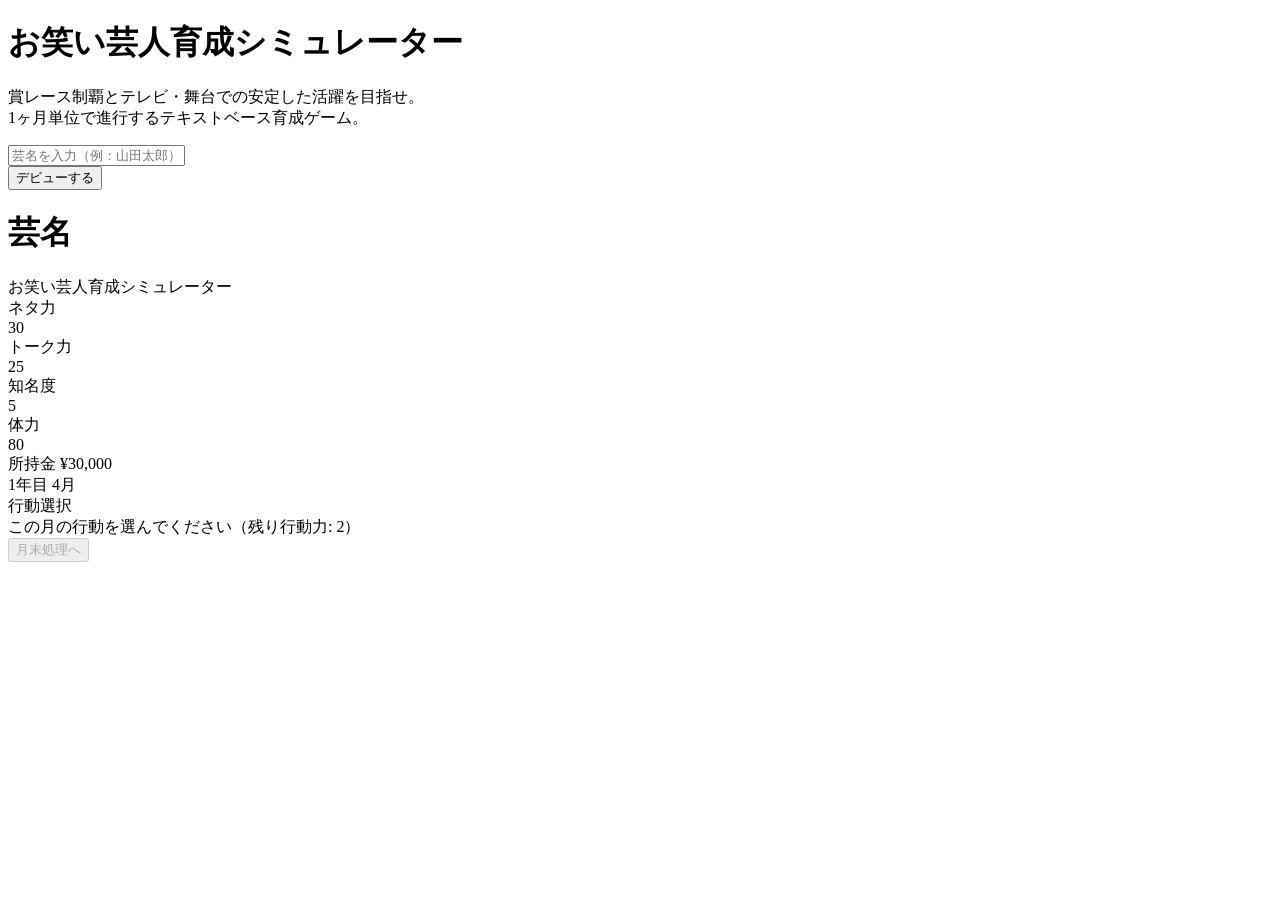
==== index.html @ 7a577352 "index.html を作成" ====
<!DOCTYPE html>
<html lang="ja">
<head>
  <meta charset="UTF-8">
  <meta name="viewport" content="width=device-width, initial-scale=1.0">
  <title>お笑い芸人育成シミュレーター</title>
  <link rel="stylesheet" href="style.css">
</head>
<body>
  <div class="container">

    <!-- スタート画面 -->
    <div id="start-screen" class="start-screen">
      <h1>お笑い芸人育成シミュレーター</h1>
      <p>賞レース制覇とテレビ・舞台での安定した活躍を目指せ。<br>
      1ヶ月単位で進行するテキストベース育成ゲーム。</p>
      <input type="text" id="player-name" class="name-input" placeholder="芸名を入力（例：山田太郎）" maxlength="12">
      <br>
      <button class="start-btn" id="start-btn">デビューする</button>
    </div>

    <!-- ゲーム画面 -->
    <div id="game-screen" class="hidden">
      <header>
        <h1 id="display-name">芸名</h1>
        <div class="subtitle">お笑い芸人育成シミュレーター</div>
      </header>

      <!-- ステータス -->
      <div class="status-panel">
        <div class="status-row">
          <span class="label">ネタ力</span>
          <div class="bar-container"><div class="bar neta" id="bar-neta"></div></div>
          <span class="value" id="val-neta">30</span>
        </div>
        <div class="status-row">
          <span class="label">トーク力</span>
          <div class="bar-container"><div class="bar talk" id="bar-talk"></div></div>
          <span class="value" id="val-talk">25</span>
        </div>
        <div class="status-row">
          <span class="label">知名度</span>
          <div class="bar-container"><div class="bar popularity" id="bar-pop"></div></div>
          <span class="value" id="val-pop">5</span>
        </div>
        <div class="status-row">
          <span class="label">体力</span>
          <div class="bar-container"><div class="bar stamina" id="bar-sta"></div></div>
          <span class="value" id="val-sta">80</span>
        </div>
        <div class="status-row money-row">
          <span class="label">所持金</span>
          <span class="value" id="val-money">¥30,000</span>
        </div>
      </div>

      <!-- 月ヘッダー -->
      <div class="month-header">
        <div class="month-title" id="month-title">1年目 4月</div>
        <div class="phase" id="phase-label">行動選択</div>
      </div>

      <!-- ログ -->
      <div class="log-panel" id="log-panel"></div>

      <!-- アクション -->
      <div class="action-panel" id="action-panel">
        <div class="action-title">
          この月の行動を選んでください（残り行動力: <span id="ap-left">2</span>）
        </div>
        <div class="actions" id="actions"></div>
        <button class="next-btn" id="next-btn" disabled>月末処理へ</button>
      </div>
    </div>

  </div>

  <script src="script.js"></script>
</body>
</html>
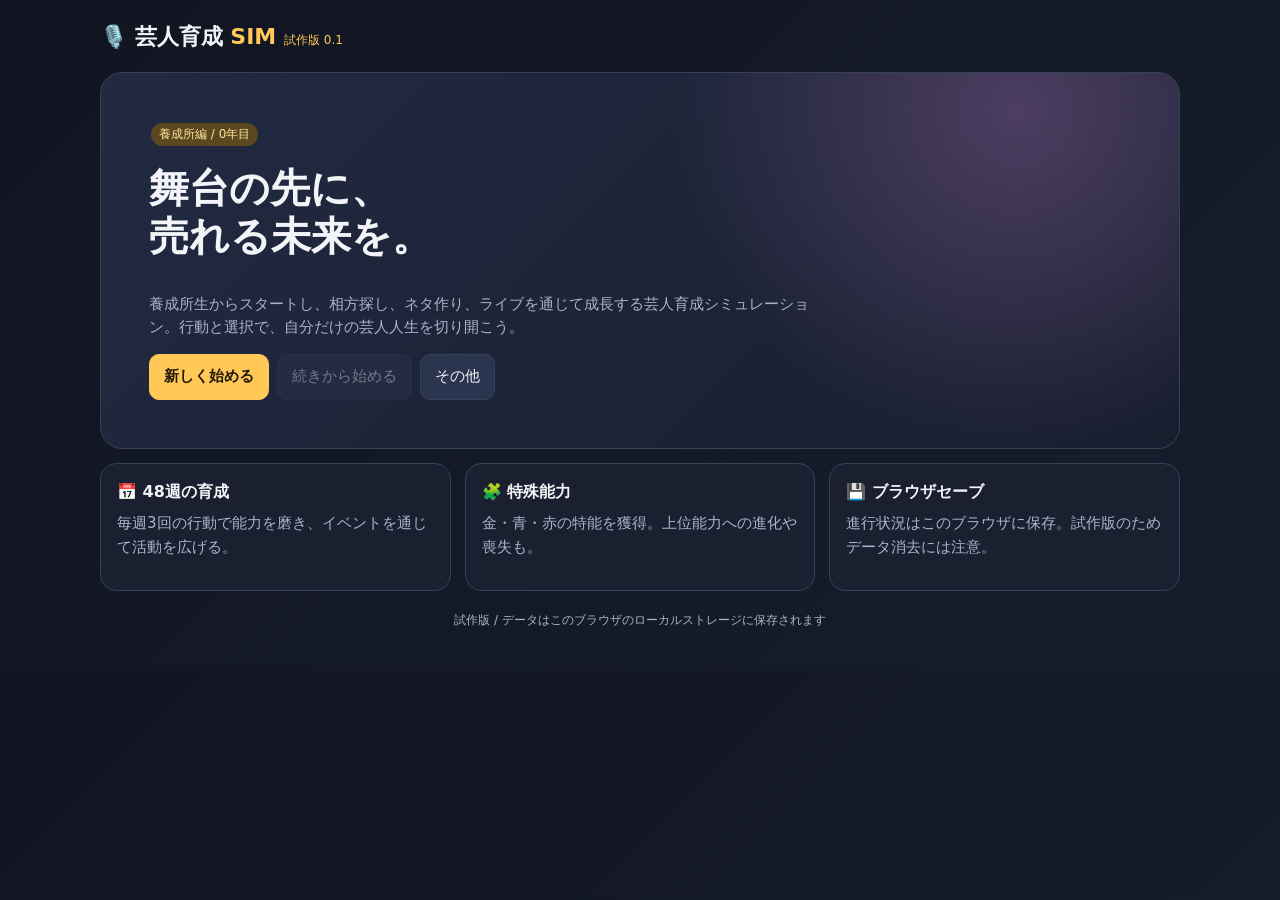
==== commit 2ae52660: "Add files via upload" ====
--- a/index.html
+++ b/index.html
@@ -1,80 +1,112 @@
-<!DOCTYPE html>
+<!doctype html>
 <html lang="ja">
 <head>
-  <meta charset="UTF-8">
-  <meta name="viewport" content="width=device-width, initial-scale=1.0">
-  <title>お笑い芸人育成シミュレーター</title>
-  <link rel="stylesheet" href="style.css">
+<meta charset="utf-8"><meta name="viewport" content="width=device-width,initial-scale=1">
+<title>芸人育成シミュレーション - 試作版</title>
+<style>
+:root{--bg:#10131b;--panel:#1a2030;--panel2:#222a3d;--text:#f2f4f8;--muted:#aab4c8;--line:#35405a;--accent:#ffc857;--green:#7ed6a5;--red:#ff8585;--blue:#8ec5ff}*{box-sizing:border-box}body{margin:0;background:linear-gradient(135deg,#111522,#171d2c);color:var(--text);font:15px/1.55 system-ui,-apple-system,"Segoe UI",sans-serif}button,input,select{font:inherit}button{border:1px solid var(--line);border-radius:10px;padding:10px 14px;background:#2b3550;color:var(--text);cursor:pointer}button:hover{filter:brightness(1.12)}button:disabled{opacity:.4;cursor:not-allowed}.primary{background:var(--accent);color:#241b08;border-color:var(--accent);font-weight:800}.danger{background:#552e3a}.wrap{max-width:1120px;margin:auto;padding:20px}.top{display:flex;justify-content:space-between;gap:12px;align-items:center;flex-wrap:wrap;margin-bottom:18px}.brand{font-weight:900;font-size:22px}.brand span{color:var(--accent)}.muted{color:var(--muted)}.grid{display:grid;grid-template-columns:repeat(12,1fr);gap:14px}.card{background:var(--panel);border:1px solid var(--line);border-radius:16px;padding:16px;min-width:0}.span12{grid-column:span 12}.span8{grid-column:span 8}.span7{grid-column:span 7}.span6{grid-column:span 6}.span5{grid-column:span 5}.span4{grid-column:span 4}h1,h2,h3,p{margin-top:0}h1{font-size:clamp(26px,4vw,40px);line-height:1.2}h2{font-size:20px;margin-bottom:10px}h3{font-size:16px;margin-bottom:8px}.hero{padding:clamp(22px,5vw,48px);background:radial-gradient(circle at 85% 10%,#4c3e61 0,transparent 35%),linear-gradient(135deg,#222a42,#181e2e);border-radius:22px;border:1px solid var(--line)}.hero p{max-width:680px;color:var(--muted)}.actions{display:flex;flex-wrap:wrap;gap:8px}.field{display:flex;flex-direction:column;gap:5px;margin:10px 0}.field input,.field select{border:1px solid var(--line);border-radius:9px;background:#111725;color:var(--text);padding:10px}.statgrid{display:grid;grid-template-columns:repeat(3,minmax(0,1fr));gap:8px}.stat{padding:10px;background:var(--panel2);border-radius:10px}.stat .name{color:var(--muted);font-size:12px}.stat .val{font-size:20px;font-weight:800}.rank{font-size:13px;color:var(--accent);font-weight:800}.bar{height:6px;border-radius:9px;background:#0e1320;overflow:hidden;margin-top:6px}.bar i{display:block;height:100%;background:linear-gradient(90deg,#69c7ff,#ffc857)}.candidate{border:1px solid var(--line);border-radius:12px;padding:12px;background:#171d2b}.candidate.selected{border-color:var(--accent)}.candidate h3{margin:0}.pill{display:inline-block;padding:2px 8px;border-radius:20px;font-size:12px;background:#34405c;color:#dce6ff;margin:2px}.pill.gold{background:#5b4821;color:#ffe39a}.pill.blue{background:#203e5e;color:#a9d7ff}.pill.red{background:#572e3c;color:#ffb0bd}.log{display:flex;flex-direction:column;gap:8px;max-height:330px;overflow:auto}.logitem{padding:9px 11px;border-radius:9px;background:#141a28;border-left:3px solid var(--line)}.logitem.event{border-color:var(--accent)}.logitem.good{border-color:var(--green)}.logitem.bad{border-color:var(--red)}.actionbtn{display:flex;flex-direction:column;text-align:left;min-height:96px;gap:4px}.actionbtn strong{font-size:15px}.actionbtn small{color:var(--muted);font-weight:400}.actionbtn .cost{margin-top:auto;font-size:12px;color:var(--accent)}.notice{padding:12px;border:1px solid #66552b;background:#30291b;border-radius:10px;color:#ffe5a2}.hidden{display:none!important}.weekline{display:flex;gap:6px;flex-wrap:wrap}.dot{width:12px;height:12px;border-radius:4px;background:#34405c}.dot.done{background:var(--green)}.dot.current{background:var(--accent)}.small{font-size:12px}.footer{padding:20px 0;text-align:center;color:var(--muted);font-size:12px}.two{display:grid;grid-template-columns:1fr 1fr;gap:10px}.empty{color:var(--muted);padding:14px;border:1px dashed var(--line);border-radius:10px}.modalback{position:fixed;inset:0;background:#050811c9;display:flex;align-items:center;justify-content:center;padding:16px;z-index:10}.modal{width:min(620px,100%);max-height:85vh;overflow:auto;background:var(--panel);border:1px solid var(--line);border-radius:18px;padding:20px;box-shadow:0 20px 80px #0008}.modal h2{color:var(--accent)}.modalfoot{display:flex;justify-content:flex-end;gap:8px;margin-top:18px}@media(max-width:760px){.span8,.span7,.span6,.span5,.span4{grid-column:span 12}.statgrid{grid-template-columns:repeat(2,minmax(0,1fr))}.wrap{padding:12px}.two{grid-template-columns:1fr}.top{align-items:flex-start}}
+</style>
 </head>
-<body>
-  <div class="container">
-
-    <!-- スタート画面 -->
-    <div id="start-screen" class="start-screen">
-      <h1>お笑い芸人育成シミュレーター</h1>
-      <p>賞レース制覇とテレビ・舞台での安定した活躍を目指せ。<br>
-      1ヶ月単位で進行するテキストベース育成ゲーム。</p>
-      <input type="text" id="player-name" class="name-input" placeholder="芸名を入力（例：山田太郎）" maxlength="12">
-      <br>
-      <button class="start-btn" id="start-btn">デビューする</button>
-    </div>
-
-    <!-- ゲーム画面 -->
-    <div id="game-screen" class="hidden">
-      <header>
-        <h1 id="display-name">芸名</h1>
-        <div class="subtitle">お笑い芸人育成シミュレーター</div>
-      </header>
-
-      <!-- ステータス -->
-      <div class="status-panel">
-        <div class="status-row">
-          <span class="label">ネタ力</span>
-          <div class="bar-container"><div class="bar neta" id="bar-neta"></div></div>
-          <span class="value" id="val-neta">30</span>
-        </div>
-        <div class="status-row">
-          <span class="label">トーク力</span>
-          <div class="bar-container"><div class="bar talk" id="bar-talk"></div></div>
-          <span class="value" id="val-talk">25</span>
-        </div>
-        <div class="status-row">
-          <span class="label">知名度</span>
-          <div class="bar-container"><div class="bar popularity" id="bar-pop"></div></div>
-          <span class="value" id="val-pop">5</span>
-        </div>
-        <div class="status-row">
-          <span class="label">体力</span>
-          <div class="bar-container"><div class="bar stamina" id="bar-sta"></div></div>
-          <span class="value" id="val-sta">80</span>
-        </div>
-        <div class="status-row money-row">
-          <span class="label">所持金</span>
-          <span class="value" id="val-money">¥30,000</span>
-        </div>
-      </div>
-
-      <!-- 月ヘッダー -->
-      <div class="month-header">
-        <div class="month-title" id="month-title">1年目 4月</div>
-        <div class="phase" id="phase-label">行動選択</div>
-      </div>
-
-      <!-- ログ -->
-      <div class="log-panel" id="log-panel"></div>
-
-      <!-- アクション -->
-      <div class="action-panel" id="action-panel">
-        <div class="action-title">
-          この月の行動を選んでください（残り行動力: <span id="ap-left">2</span>）
-        </div>
-        <div class="actions" id="actions"></div>
-        <button class="next-btn" id="next-btn" disabled>月末処理へ</button>
-      </div>
-    </div>
-
-  </div>
-
-  <script src="script.js"></script>
-</body>
-</html>+<body><div class="wrap">
+<header class="top"><div class="brand">🎙️ 芸人育成 <span>SIM</span> <span class="muted" style="font-size:12px;font-weight:500">試作版 0.1</span></div><div class="actions" id="headerActions"></div></header>
+<main id="app"></main><div class="footer">試作版 / データはこのブラウザのローカルストレージに保存されます</div></div><div id="modalRoot"></div>
+<script>
+'use strict';
+const SAVE_KEY='comedian_training_sim_v01';
+const STAT_KEYS=['boke','tsukkomi','idea','sociability','motivation'];
+const STAT_NAMES={boke:'ボケ',tsukkomi:'ツッコミ',idea:'発想力',sociability:'社交性',motivation:'モチベ',popularity:'人気',relationship:'関係値',funny:'面白さ',explosion:'爆発力',fame:'知名度'};
+const RANKS=[['F',0],['E',15],['D',28],['C',42],['B',58],['A',75],['S',90]];
+const ABILITIES={
+ idea1:{name:'発想○',type:'blue',scope:'personal',desc:'発想力の成長量 +15%。',growth:{idea:.15}},
+ idea2:{name:'発想◎',type:'blue',scope:'personal',desc:'発想力の成長量 +30%。発想○から進化。',growth:{idea:.30},upgradeFrom:'idea1'},
+ spirit:{name:'精神力',type:'blue',scope:'personal',desc:'モチベが下がりにくくなる。相方所持時は解散提案も起きにくい。',effects:{motivationLoss:.5,breakupRisk:.5}},
+ gambler:{name:'ギャンブラー',type:'red',scope:'personal',desc:'週末イベントで所持金が増減することがある。'},
+ smoker:{name:'喫煙者',type:'red',scope:'personal',desc:'社交性の成長量 +10%。健康リスクイベントが発生することがある。',growth:{sociability:.1}},
+ champion:{name:'チャンピオン',type:'gold',scope:'personal',desc:'賞レース優勝者の証。人気とギャラにボーナス。',effects:{popularity:5,fee:1.25}},
+ specialStudent:{name:'特待生',type:'gold',scope:'combo',desc:'養成所の卒業ライブ優勝で獲得。プロ編向けの特別な実績。'},
+ mixedGender:{name:'男女コンビ',type:'gold',scope:'combo',desc:'性別の異なる2人で結成されたコンビ。将来のテレビオーディションで有利になる。'}
+};
+const CANDIDATES=[
+ {id:'haru',surname:'春日',gender:'男性',role:'ツッコミ',stats:{boke:28,tsukkomi:65,idea:43,sociability:55,motivation:65},ability:'spirit',bio:'堅実なツッコミ。気持ちが折れにくい。'},
+ {id:'natsu',surname:'夏目',gender:'女性',role:'ボケ',stats:{boke:67,tsukkomi:25,idea:72,sociability:48,motivation:60},ability:'idea1',bio:'発想力が高く、独特なネタを生みやすい。'},
+ {id:'aki',surname:'秋山',gender:'男性',role:'ボケ',stats:{boke:58,tsukkomi:32,idea:49,sociability:76,motivation:58},ability:null,bio:'社交性が高く、人脈づくりが得意。'},
+ {id:'fuyu',surname:'冬木',gender:'女性',role:'ツッコミ',stats:{boke:32,tsukkomi:72,idea:52,sociability:35,motivation:74},ability:'spirit',bio:'ツッコミが鋭い。努力家だが人付き合いは不器用。'},
+ {id:'minato',surname:'湊',gender:'男性',role:'ボケ',stats:{boke:70,tsukkomi:24,idea:68,sociability:62,motivation:55},ability:'gambler',bio:'華があるが、金銭感覚に難あり。'},
+ {id:'sakura',surname:'桜井',gender:'女性',role:'ツッコミ',stats:{boke:35,tsukkomi:67,idea:61,sociability:68,motivation:66},ability:'smoker',bio:'対応力が高く、場をまとめるのが得意。'},
+ {id:'kuroda',surname:'黒田',gender:'男性',role:'ボケ',stats:{boke:63,tsukkomi:39,idea:58,sociability:40,motivation:70},ability:'idea1',bio:'寡黙な職人肌。ネタ作りに集中する。'}
+];
+const ACTIONS=[
+ {id:'write',name:'ネタ作り',desc:'新しいネタを作る、または既存ネタを改良。',kind:'write'},
+ {id:'rehearse',name:'ネタ合わせ',desc:'相方と練習。ネタと関係値を伸ばす。',kind:'rehearse'},
+ {id:'parttime',name:'バイト',desc:'所持金を増やす。モチベが少し下がることも。',kind:'parttime'},
+ {id:'rest',name:'休養',desc:'モチベを回復する。',kind:'rest'},
+ {id:'class',name:'ネタ見せ授業',desc:'養成所限定。発想力や実演能力を鍛える。',kind:'class'}
+];
+let state=null, view='title', selectedAction=null, selectedCandidate=null;
+const $=s=>document.querySelector(s);const esc=s=>String(s??'').replace(/[&<>"']/g,c=>({'&':'&amp;','<':'&lt;','>':'&gt;','"':'&quot;',"'":'&#39;'}[c]));
+function rand(a,b){return Math.floor(Math.random()*(b-a+1))+a}function clamp(n,min=0,max=100){return Math.max(min,Math.min(max,n))}function rank(n){let r='F';for(const [x,v] of RANKS)if(n>=v)r=x;return r}function pct(n){return Math.round(n)+'%'}function money(n){return '¥'+Math.round(n).toLocaleString('ja-JP')}
+function clone(o){return JSON.parse(JSON.stringify(o))}
+function basePerson(surname,gender,role,stats,ability=null){return {surname,gender,role,stats:{...stats},abilities:ability?[ability]:[]}}
+function newGame(data){const loop=Number(data.loop||1);const bonus=Math.min(8,(loop-1)*2);const stats={boke:35+bonus,tsukkomi:35+bonus,idea:32+bonus,sociability:35+bonus,motivation:65};state={version:1,loop,year:0,month:4,week:1,turnInWeek:0,player:basePerson(data.surname,data.gender,data.role,stats),partner:null,combo:{popularity:5,relationship:50,abilities:[],joinedAt:null},money:5000,notebooks:[],nextNoteId:1,logs:[],flags:{partnerMeetPending:true,enteredEvents:[],scheduled:{},eventFlags:{},graduated:false},achievements:[],lastEvent:null,weekActionNames:[],weekEventCount:0,statsHistory:[],rivalStrength:40};log(`第${loop}周回目。${data.surname}（${data.gender}・${data.role}）は養成所生活を開始した。`);save();view='game';render();}
+function log(message,type=''){state.logs.unshift({message,type,at:`${state.month}月${state.week}週`});if(state.logs.length>100)state.logs.pop()}
+function save(){if(state){try{localStorage.setItem(SAVE_KEY,JSON.stringify(state))}catch(e){console.warn('save failed',e)}}}
+function load(){try{const s=JSON.parse(localStorage.getItem(SAVE_KEY));if(s&&s.version===1&&s.player){state=s;return true}}catch(e){}return false}
+function clearSave(){localStorage.removeItem(SAVE_KEY);state=null;view='title';render()}
+function hasAbility(person,id){return !!person?.abilities?.includes(id)}
+function addAbility(person,id){if(!person||!ABILITIES[id]||hasAbility(person,id))return false;const a=ABILITIES[id];if(a.upgradeFrom){person.abilities=person.abilities.filter(x=>x!==a.upgradeFrom)}person.abilities.push(id);log(`${person.surname||'コンビ'}が特殊能力「${a.name}」を獲得${a.upgradeFrom?'（上位能力へ進化）':''}。`,'good');return true}
+function loseAbility(person,id){if(!person||!hasAbility(person,id))return false;const a=ABILITIES[id];if(a.type==='gold')return false;person.abilities=person.abilities.filter(x=>x!==id);log(`特殊能力「${a.name}」を失った。`,'bad');return true}
+function grow(person,key,base){if(!person)return;let rate=1;for(const id of person.abilities||[]){const g=ABILITIES[id]?.growth?.[key];if(g)rate+=g}const amount=Math.max(0,Math.round(base*rate));person.stats[key]=clamp((person.stats[key]||0)+amount);return amount}
+function abilityPills(person){if(!person?.abilities?.length)return '<span class="muted small">なし</span>';return person.abilities.map(id=>{const a=ABILITIES[id];return a?`<span class="pill ${a.type}">${esc(a.name)}</span>`:''}).join('')}
+function statCard(key,val){return `<div class="stat"><div class="name">${STAT_NAMES[key]||key}</div><div class="val">${Math.round(val)} <span class="rank">${rank(val)}</span></div><div class="bar"><i style="width:${clamp(val)}%"></i></div></div>`}
+function personStats(p,keys=STAT_KEYS){return `<div class="statgrid">${keys.map(k=>statCard(k,p.stats[k]||0)).join('')}</div>`}
+function header(){const h=$('#headerActions');if(!h)return;if(view==='game'||view==='event'||view==='graduation'){h.innerHTML=`<button onclick="manualSave()">保存</button><button onclick="goTitle()">タイトルへ</button>`}else h.innerHTML=''}
+function render(){header();const app=$('#app');if(view==='title')app.innerHTML=titleHtml();else if(view==='setup')app.innerHTML=setupHtml();else if(view==='game')app.innerHTML=gameHtml();else if(view==='graduation')app.innerHTML=graduationHtml();else app.innerHTML=titleHtml()}
+function titleHtml(){const exists=!!localStorage.getItem(SAVE_KEY);return `<section class="hero"><div class="pill gold">養成所編 / 0年目</div><h1 style="margin-top:16px">舞台の先に、<br>売れる未来を。</h1><p>養成所生からスタートし、相方探し、ネタ作り、ライブを通じて成長する芸人育成シミュレーション。行動と選択で、自分だけの芸人人生を切り開こう。</p><div class="actions"><button class="primary" onclick="showSetup()">新しく始める</button><button onclick="continueGame()" ${exists?'':'disabled'}>続きから始める</button><button onclick="showOther()">その他</button></div></section><div class="grid" style="margin-top:14px"><section class="card span4"><h3>📅 48週の育成</h3><p class="muted">毎週3回の行動で能力を磨き、イベントを通じて活動を広げる。</p></section><section class="card span4"><h3>🧩 特殊能力</h3><p class="muted">金・青・赤の特能を獲得。上位能力への進化や喪失も。</p></section><section class="card span4"><h3>💾 ブラウザセーブ</h3><p class="muted">進行状況はこのブラウザに保存。試作版のためデータ消去には注意。</p></section></div>`}
+function showSetup(){view='setup';render()}function showOther(){openModal('その他','<p>試作版 0.1</p><p class="muted">現在は養成所編の基本サイクルを検証するためのバージョンです。プロ編、豊富なイベント、賞レースの複数ラウンドは今後の拡張項目です。</p><p>イベント型：告知・選択・解決・報酬</p><p>特殊能力型：分類・対象・説明・成長補正・効果・上位能力</p>',[{label:'閉じる',fn:'closeModal()'}])}
+function setupHtml(){return `<div class="grid"><section class="card span7"><h2>プレイヤー設定</h2><p class="muted">名前は苗字で表示されます。初期能力は基本固定で、周回数に応じて小さなボーナスが付きます。</p><form id="setupForm" onsubmit="startFromForm(event)"><label class="field">苗字<input name="surname" maxlength="10" required placeholder="例：山田" value=""></label><label class="field">性別<select name="gender"><option>男性</option><option>女性</option><option>その他</option></select></label><label class="field">役割<select name="role"><option>ボケ</option><option>ツッコミ</option></select></label><div class="actions"><button class="primary" type="submit">ゲーム開始</button><button type="button" onclick="view='title';render()">戻る</button></div></form></section><section class="card span5"><h2>今回の試作範囲</h2><ul class="muted"><li>養成所編：4月1週〜翌3月4週</li><li>毎週3回の行動</li><li>相方探しと候補選択</li><li>ネタ作成・改良</li><li>養成所バトルライブ</li><li>卒業ライブと特待生</li><li>特殊能力・セーブ</li></ul></section></div>`}
+function startFromForm(e){e.preventDefault();const f=new FormData(e.target);newGame({surname:String(f.get('surname')).trim()||'新人',gender:f.get('gender'),role:f.get('role'),loop:1})}
+function continueGame(){if(load()){view=state.flags.graduated?'graduation':'game';render()}else showSetup()}
+function manualSave(){save();toast('セーブしました。')}
+function goTitle(){save();view='title';render()}
+function gameHtml(){if(!state)return titleHtml();if(state.flags.graduated)return graduationHtml();const scheduled=state.flags.scheduled[weekKey()]||null;const remaining=3-state.turnInWeek;const p=state.player;const partner=state.partner;return `<div class="grid"><section class="card span8"><div class="top" style="margin-bottom:8px"><div><div class="muted small">養成所編 / 0年目</div><h2 style="margin:2px 0">${state.month}月 ${state.week}週目</h2></div><div style="text-align:right"><div class="pill gold">周回 ${state.loop}</div><div class="muted small">今週の行動：${state.turnInWeek}/3</div></div></div><div class="weekline" aria-label="週内行動進捗">${[0,1,2].map(i=>`<span class="dot ${i<state.turnInWeek?'done':i===state.turnInWeek?'current':''}"></span>`).join('')}</div>${scheduled?`<div class="notice" style="margin-top:12px"><strong>今週の固定予定：</strong>${esc(scheduled.name)}${scheduled.kind==='graduation'?'（必須参加）':''}<div class="small">${esc(scheduled.desc||'')}</div>${state.turnInWeek===2?`<button class="primary" style="margin-top:10px" onclick="takeScheduledAction()">固定予定を実行（3回目）</button>`:''}</div>`:''}<div class="grid" style="margin-top:14px"><section class="card span6"><h3>あなた：${esc(p.surname)}</h3><div class="muted small">${esc(p.gender)} / ${esc(p.role)}</div>${personStats(p)}<div style="margin-top:8px">${abilityPills(p)}</div></section><section class="card span6"><h3>相方</h3>${partner?`<div class="muted small">${esc(partner.surname)} / ${esc(partner.gender)} / ${esc(partner.role)}</div>${personStats(partner)}<div style="margin-top:8px">${abilityPills(partner)}</div>`:`<div class="empty">現在、相方はいません。相方探しイベントを待つか、ピン芸人として行動できます。</div>`}</section></div><div class="two" style="margin-top:12px"><div class="stat"><div class="name">コンビ人気</div><div class="val">${state.combo.popularity} <span class="rank">${rank(state.combo.popularity)}</span></div></div><div class="stat"><div class="name">関係値</div><div class="val">${partner?state.combo.relationship:'—'} ${partner?`<span class="rank">${rank(state.combo.relationship)}</span>`:''}</div></div></div><div class="stat" style="margin-top:8px"><div class="name">所持金</div><div class="val">${money(state.money)}</div></div><h2 style="margin-top:18px">今週の行動</h2><p class="muted small">行動を3回選ぶと週末イベントが発生します。固定予定がある週は予定が行動枠に入り、別の予定は重複しません。</p><div class="grid">${ACTIONS.map(a=>{let disabled=state.turnInWeek>=3||(a.id==='rehearse'&&!partner)||(a.id==='class'&&state.year!==0)||(scheduled&&state.turnInWeek===2);return `<div class="span6"><button class="actionbtn" style="width:100%" onclick="chooseAction('${a.id}')" ${disabled?'disabled':''}><strong>${a.name}</strong><small>${a.desc}</small><span class="cost">${a.id==='parttime'?'収入 +' :a.id==='rehearse'?'相方が必要':a.id==='class'?'養成所限定':'行動を1回消費'}</span></button></div>`}).join('')}</div>${state.turnInWeek>=3?`<div class="notice" style="margin-top:12px">今週の行動は終了しました。週末処理を進めてください。 <button class="primary" onclick="finishWeek()">週末イベントへ進む</button></div>`:''}</section><section class="card span4"><h2>ネタ帳 <span class="muted">${state.notebooks.length}/15</span></h2>${state.notebooks.length?`<div class="log">${state.notebooks.map(n=>`<div class="candidate"><strong>${esc(n.title)}</strong> <span class="pill">${esc(n.genre)}</span><div class="statgrid" style="margin-top:8px">${['funny','explosion','fame'].map(k=>`<div><div class="name muted small">${STAT_NAMES[k]}</div><b>${n[k]} <span class="rank">${rank(n[k])}</span></b></div>`).join('')}</div></div>`).join('')}</div>`:`<div class="empty">まだネタがありません。ネタ作りから始めましょう。</div>`}<h2 style="margin-top:18px">コンビ特能</h2>${state.combo.abilities.length?abilityPills({abilities:state.combo.abilities}):'<span class="muted small">なし</span>'}<h2 style="margin-top:18px">今週の記録</h2><div class="log">${state.logs.slice(0,8).map(l=>`<div class="logitem ${l.type}"><div class="small muted">${esc(l.at)}</div>${esc(l.message)}</div>`).join('')}</div></section></div>`}
+function weekKey(){return `${state.month}-${state.week}`}
+function chooseAction(id){if(!state||state.turnInWeek>=3)return;const a=ACTIONS.find(x=>x.id===id);if(!a)return;const scheduled=state.flags.scheduled[weekKey()];if(scheduled&&state.turnInWeek===2){toast('今週の3回目は固定予定です。');return}if(id==='rehearse'&&!state.partner){toast('相方がいないため選べません。');return}if(id==='class'&&state.year!==0){toast('この行動は養成所編限定です。');return}if(id==='write'){openWriteModal();return}if(id==='rehearse'){doAction(id);return}if(id==='parttime'){doAction(id);return}if(id==='rest'){doAction(id);return}if(id==='class'){doAction(id);return}}
+function doAction(id){const p=state.player;let msg='',type='';switch(id){case'write':createNote();return;case'rehearse':{const n=chooseBestNote();if(n){n.funny=clamp(n.funny+rand(2,5));n.explosion=clamp(n.explosion+rand(0,3));grow(state.partner,'motivation',-1);state.combo.relationship=clamp(state.combo.relationship+rand(2,5));grow(p,'motivation',-2);msg=`「${n.title}」をネタ合わせ。面白さが伸び、関係値が上がった。`}else{grow(p,'idea',2);state.combo.relationship=clamp(state.combo.relationship+1);msg='ネタ合わせの代わりに掛け合いの基礎練習。発想力が少し上がった。'}break}case'parttime':{const earned=rand(1800,3600);state.money+=earned;grow(p,'motivation',-rand(1,4));msg=`バイトをして ${money(earned)} を稼いだ。`;break}case'rest':{const gain=rand(12,22);p.stats.motivation=clamp(p.stats.motivation+gain);if(state.partner)state.partner.stats.motivation=clamp(state.partner.stats.motivation+rand(5,12));msg=`休養した。モチベが ${gain} 回復した。`;type='good';break}case'class':{const key=['idea',p.role==='ボケ'?'boke':'tsukkomi','sociability'][rand(0,2)];const gain=grow(p,key,rand(2,5));msg=`ネタ見せ授業に参加。${STAT_NAMES[key]}が${gain}上がった。`;break}}
+state.turnInWeek++;state.weekActionNames.push(aName(id));log(msg,type);if(state.turnInWeek===3){if(state.flags.scheduled[weekKey()]){const s=state.flags.scheduled[weekKey()];log(`固定予定「${s.name}」の開催準備が整った。`,'event')}}save();render()}
+function aName(id){return ACTIONS.find(a=>a.id===id)?.name||id}
+function openWriteModal(){let opts=state.notebooks.map(n=>`<option value="${n.id}">${esc(n.title)}（面白さ${n.funny}）</option>`).join('');openModal('ネタ作り',`<p class="muted">新しいネタを作るか、既存ネタを改良します。発想力や特能によって結果が変化します。</p><label class="field">作業内容<select id="writeMode" onchange="toggleWriteMode()"><option value="new" ${state.notebooks.length>=15?'disabled':''}>新しいネタを作る${state.notebooks.length>=15?'（上限）':''}</option><option value="improve" ${state.notebooks.length?'':'disabled'}>既存ネタを改良する</option></select></label><div id="newFields"><label class="field">ネタのタイトル<input id="noteTitle" maxlength="30" placeholder="例：初めてのアルバイト"></label><label class="field">ジャンル<select id="noteGenre"><option>漫才</option><option>コント</option><option>フリップ</option><option>即興</option></select></label></div><div id="improveFields" class="hidden"><label class="field">改良するネタ<select id="improveId">${opts}</select></label></div>`,[{label:'キャンセル',fn:'closeModal()'},{label:'決定',className:'primary',fn:'confirmWrite()'}]);}
+function toggleWriteMode(){const m=$('#writeMode')?.value;$('#newFields')?.classList.toggle('hidden',m!=='new');$('#improveFields')?.classList.toggle('hidden',m!=='improve')}
+function confirmWrite(){const mode=$('#writeMode')?.value;if(mode==='improve'){const id=Number($('#improveId')?.value);const n=state.notebooks.find(x=>x.id===id);if(!n){toast('改良するネタを選んでください。');return}const gain=grow(state.player,'idea',1);n.funny=clamp(n.funny+rand(2,5)+Math.floor((state.player.stats.idea||0)/35));n.explosion=clamp(n.explosion+rand(0,4));n.fame=clamp(n.fame+rand(0,2));log(`「${n.title}」を改良。面白さなどが上がった。`,'good')}else{if(state.notebooks.length>=15){toast('ネタは最大15本です。');return}const title=$('#noteTitle')?.value.trim()||`ネタ${state.nextNoteId}`;const genre=$('#noteGenre')?.value||'漫才';const idea=state.player.stats.idea;const success=rand(1,100)<=clamp(52+Math.floor(idea*.42)+(state.player.stats.motivation-50)*.25,10,95);let funny,explosion;if(success){funny=clamp(rand(20,38)+Math.floor(idea*.35)+Math.floor(state.player.stats.boke*.12));explosion=clamp(rand(12,42)+Math.floor(idea*.25));log(`新ネタ「${title}」が形になった。`,'good')}else{funny=clamp(rand(8,22)+Math.floor(idea*.2));explosion=clamp(rand(5,25));log(`新ネタ「${title}」はまだ粗削り。改良の余地がある。`,'bad')}state.notebooks.push({id:state.nextNoteId++,title,genre,funny,explosion,fame:0,uses:0,createdAt:`${state.month}月${state.week}週`})}closeModal();state.turnInWeek++;if(state.turnInWeek===3&&state.flags.scheduled[weekKey()])log(`固定予定「${state.flags.scheduled[weekKey()].name}」の開催準備が整った。`,'event');save();render()}
+function createNote(){openWriteModal()}
+function chooseBestNote(){return [...state.notebooks].sort((a,b)=>b.funny-a.funny)[0]||null}
+function takeScheduledAction(){const s=state.flags.scheduled[weekKey()];if(!s||state.turnInWeek!==2)return;state.turnInWeek++;state.weekActionNames.push(s.name);log(`行動3回目：固定予定「${s.name}」に参加する準備をした。`,'event');save();render()}
+function finishWeek(){if(state.turnInWeek<3)return;const key=weekKey();const scheduled=state.flags.scheduled[key];if(scheduled){resolveScheduled(scheduled);delete state.flags.scheduled[key]}else if(state.flags.partnerMeetPending){partnerMeeting();state.flags.partnerMeetPending=false}else{resolveRandomEvent()}state.turnInWeek=0;state.weekActionNames=[];advanceWeek();save();if(state.flags.graduated){view='graduation'}render()}
+function partnerMeeting(){const pool=CANDIDATES.filter(c=>!state.flags.seenCandidates?.includes(c.id));const unlocked=pool.length?pool:CANDIDATES;const picked=[];while(picked.length<4){const c=unlocked[rand(0,unlocked.length-1)];if(!picked.includes(c))picked.push(c)}state.flags.seenCandidates=[...(state.flags.seenCandidates||[]),...picked.map(c=>c.id)];openCandidateModal(picked);log('相方探しの会に参加。4人の候補者と出会った。','event')}
+function openCandidateModal(candidates){const cards=candidates.map(c=>`<div class="candidate"><h3>${esc(c.surname)} <span class="pill">${esc(c.gender)}</span></h3><div class="muted small">${esc(c.role)} / ${esc(c.bio)}</div><div class="statgrid" style="margin-top:8px">${['boke','tsukkomi','idea','sociability'].map(k=>`<div><div class="name">${STAT_NAMES[k]}</div><b>${c.stats[k]} <span class="rank">${rank(c.stats[k])}</span></b></div>`).join('')}</div><div style="margin:8px 0">${c.ability?`<span class="pill ${ABILITIES[c.ability].type}">${ABILITIES[c.ability].name}</span>`:'<span class="muted small">特殊能力なし</span>'}</div><button class="primary" onclick="selectPartner('${c.id}')">この人と組む</button></div>`).join('');openModal('相方探しの会',`<p>相方候補が4人います。誰とも組まずに進むこともできます。</p><div class="grid">${cards}</div>`,[{label:'今回は組まない',fn:'declinePartner()'}],true)}
+function selectPartner(id){const c=CANDIDATES.find(x=>x.id===id);if(!c)return;state.partner={...basePerson(c.surname,c.gender,c.role,clone(c.stats),c.ability),candidateId:c.id};state.combo.relationship=50;state.combo.joinedAt='0年目';if(state.player.gender!==state.partner.gender&&!state.combo.abilities.includes('mixedGender'))state.combo.abilities.push('mixedGender');log(`${c.surname}とコンビを結成した。`,'good');closeModal();save();render()}
+function declinePartner(){log('今回は相方を選ばず、ひとりで活動を続けることにした。');closeModal();save();render()}
+function resolveRandomEvent(){const events=[];if(!state.partner)events.push(()=>{log('授業で顔を合わせた同期と少し話した。相方候補との出会いにつながるかもしれない。','event');if(Math.random()<.45){state.flags.partnerMeetPending=true;log('次週以降に相方探しの機会が生まれそうだ。','event')}});events.push(()=>{const r=rand(1,5);if(r===1){grow(state.player,'idea',rand(1,3));log('講師からネタの着眼点を褒められた。発想力が伸びた。','good')}else if(r===2){state.player.stats.motivation=clamp(state.player.stats.motivation-rand(3,8));log('ネタがうまくまとまらず、少し落ち込んだ。','bad')}else if(r===3){state.money+=1000;log('同期の手伝いをしてお礼をもらった。所持金 +¥1,000。','good')}else if(r===4&&state.notebooks.length){const n=chooseBestNote();n.fame=clamp(n.fame+rand(1,4));log(`「${n.title}」の評判が少し広まった。知名度が上がった。`,'good')}else{if(state.partner)state.combo.relationship=clamp(state.combo.relationship+rand(1,4));log('同期のネタを見て刺激を受けた。','event')}});if(state.partner&&state.combo.relationship<25)events.push(()=>{if(Math.random()<.25){log('ネタの方向性をめぐって相方と意見がぶつかった。','bad');if(!hasAbility(state.player,'spirit')&&!hasAbility(state.partner,'spirit'))state.combo.relationship=clamp(state.combo.relationship-rand(3,7))}else log('相方と話し合い、少し理解が深まった。','good')});if(state.player.abilities.includes('gambler'))events.push(()=>{const n=Math.random()<.5?rand(1000,5000):-rand(800,4000);state.money=Math.max(0,state.money+n);log(`ギャンブラーのイベント：所持金が${n>=0?'増えた':'減った'}（${n>=0?'+':''}${money(n)}）。`,n>=0?'good':'bad')});events[rand(0,events.length-1)]()}
+function scheduleNextLive(month){const target=`${month}-4`;if(state.flags.scheduled[target])return;state.flags.scheduled[target]={kind:'battle',name:`${month}月 養成所バトルライブ`,desc:'任意参加。出場する場合は3回目の行動枠が固定されます。',required:false};log(`${month}月のバトルライブが告知された。参加するか選べる。`,'event');openModal('バトルライブの告知',`<p>${month}月4週目に養成所バトルライブが開催されます。エントリーすると開催週の3回目の行動がライブに固定されます。</p>`,[{label:'今回は出ない',fn:'skipLive('+month+')'},{label:'エントリーする',className:'primary',fn:'enterLive('+month+')'}],true)}
+function skipLive(month){log(`${month}月のバトルライブにはエントリーしなかった。`);closeModal();save();render()}
+function enterLive(month){const target=`${month}-4`;state.flags.scheduled[target]={kind:'battle',name:`${month}月 養成所バトルライブ`,desc:'エントリー済み。3回目の行動枠を使用。',required:true};state.flags.enteredEvents.push(target);log(`${month}月のバトルライブにエントリーした。`,'good');closeModal();save();render()}
+function resolveScheduled(s){if(s.kind==='graduation'){runShow('卒業ライブ',true);return}if(s.kind==='battle'){runShow(s.name,false);return}}
+function runShow(name,graduation){if(!state.partner){log(`${name}：相方がいないため出場できなかった。`,'bad');return}if(!state.notebooks.length){log(`${name}：披露できるネタがなく、出場できなかった。`,'bad');return}const note=chooseBestNote();const personal=(state.player.stats.boke+state.player.stats.tsukkomi+state.partner.stats.boke+state.partner.stats.tsukkomi)/4;const combo=state.combo.relationship*.12+state.combo.popularity*.08;const famePenalty=note.fame>70?(note.fame-70)*.08:0;const score=note.funny*.52+note.explosion*.22+personal*.25+combo-famePenalty+rand(-12,12);const rival=state.rivalStrength+rand(-12,15);note.uses++;note.fame=clamp(note.fame+rand(2,5));state.combo.popularity=clamp(state.combo.popularity+(score>rival?rand(3,7):rand(0,3)));if(score>rival){state.money+=graduation?5000:1000;log(`${name}：ネタ「${note.title}」で好評価！ 勝利（評価 ${Math.round(score)} / 相手 ${Math.round(rival)}）。人気が上がった。`,'good');if(graduation){if(!state.combo.abilities.includes('specialStudent'))state.combo.abilities.push('specialStudent');state.achievements.push('卒業ライブ優勝');}}else{log(`${name}：ネタ「${note.title}」を披露したが、惜しくも敗退（評価 ${Math.round(score)} / 相手 ${Math.round(rival)}）。`,'bad');if(graduation)log('卒業ライブは悔しい結果となったが、養成所生活はここで一区切り。','event')}if(graduation){state.flags.graduated=true;state.flags.graduationResult=score>rival?'優勝':'敗退';}}
+function advanceWeek(){if(state.flags.graduated)return;state.week++;if(state.week>4){state.week=1;state.month++;if(state.month>12)state.month=1}if(state.month===4&&state.week===1&&state.year===0&&!state.flags.partnerMeetDone){state.flags.partnerMeetPending=true;state.flags.partnerMeetDone=true}if(state.week===4&&[5,7,9,11,1].includes(state.month)){const next=state.month===1?2:state.month+1; // notice is issued by weekend event below
+}if(state.month===3&&state.week===3&&!state.flags.scheduled['3-4']){state.flags.scheduled['3-4']={kind:'graduation',name:'卒業ライブ',desc:'養成所編の最終イベント。必ず参加します。',required:true};log('来週は卒業ライブ。必ず参加することになった。','event')}if(state.month===3&&state.week===4&&!state.flags.scheduled['3-4']&&!state.flags.graduated){state.flags.scheduled['3-4']={kind:'graduation',name:'卒業ライブ',desc:'養成所編の最終イベント。必ず参加します。',required:true}}if(state.month===3&&state.week===4&&!state.flags.graduated&&state.turnInWeek===0){/* graduation schedule stays for the week */}if(state.month===5&&state.week===1)state.flags.liveNoticeMonth=6;if(state.week===4&&[5,7,9,11,1].includes(state.month)){const next=state.month===1?2:state.month+1;state.flags.pendingLiveNotice=next} }
+function afterWeekAdvance(){if(state.flags.pendingLiveNotice){const m=state.flags.pendingLiveNotice;delete state.flags.pendingLiveNotice;scheduleNextLive(m)}}
+const oldFinishWeek=finishWeek;finishWeek=function(){if(state.turnInWeek<3)return;const key=weekKey();const scheduled=state.flags.scheduled[key];if(scheduled){resolveScheduled(scheduled);delete state.flags.scheduled[key]}else if(state.flags.partnerMeetPending){partnerMeeting();state.flags.partnerMeetPending=false;state.flags.partnerMeetDone=true}else{resolveRandomEvent()}state.turnInWeek=0;state.weekActionNames=[];advanceWeek();save();if(state.flags.graduated){view='graduation';render();return}render();if(state.week===1&&[6,8,10,12,2].includes(state.month)){const prev=state.month===2?1:state.month-1; scheduleNextLive(state.month)} }
+function graduationHtml(){if(!state)return titleHtml();const result=state.flags.graduationResult||'終了';return `<section class="hero"><div class="pill gold">養成所編 完了</div><h1 style="margin-top:16px">卒業ライブ、終演。</h1><p>0年目の養成所生活が終了しました。今回の結果は「${esc(result)}」。この試作版ではここで一区切りとなります。</p><div class="actions"><button class="primary" onclick="nextLoop()">次の周回へ</button><button onclick="exportSave()">セーブデータを書き出す</button><button onclick="view='game';render()">最終ステータスを見る</button></div></section><div class="grid" style="margin-top:14px"><section class="card span6"><h2>最終ステータス</h2>${personStats(state.player)}<div style="margin-top:8px">${abilityPills(state.player)}</div></section><section class="card span6"><h2>実績</h2>${state.achievements.length?state.achievements.map(a=>`<span class="pill gold">${esc(a)}</span>`).join(''):'<p class="muted">獲得実績はありません。</p>'}<h3 style="margin-top:18px">コンビ特能</h3>${state.combo.abilities.length?state.combo.abilities.map(a=>ABILITIES[a]?`<span class="pill ${ABILITIES[a].type}">${esc(ABILITIES[a].name)}</span>`:`<span class="pill gold">${esc(a)}</span>`).join(''):'<span class="muted">なし</span>'}</section></div>`}
+function nextLoop(){const loop=state.loop+1;openModal('次の周回',`<p>${loop}周目を開始します。初期能力に小さなボーナスが付きます。</p><p class="muted">現在の周回データは上書きされます。実績や候補解放は試作版では一部のみ保持します。</p>`,[{label:'キャンセル',fn:'closeModal()'},{label:'新しい周回を始める',className:'primary',fn:'startNextLoop('+loop+')'}])}
+function startNextLoop(loop){const surname=state.player.surname,gender=state.player.gender,role=state.player.role;newGame({surname,gender,role,loop});closeModal()}
+function exportSave(){const blob=new Blob([JSON.stringify(state,null,2)],{type:'application/json'});const url=URL.createObjectURL(blob);const a=document.createElement('a');a.href=url;a.download='comedian-sim-save.json';a.click();URL.revokeObjectURL(url)}
+function openModal(title,body,buttons=[],large=false){$('#modalRoot').innerHTML=`<div class="modalback" role="dialog" aria-modal="true"><div class="modal"><h2>${title}</h2><div>${body}</div><div class="modalfoot">${buttons.map(b=>`<button class="${b.className||''}" onclick="${b.fn}">${b.label}</button>`).join('')}</div></div></div>`}
+function closeModal(){$('#modalRoot').innerHTML=''}function toast(msg){const old=$('#toast');if(old)old.remove();const d=document.createElement('div');d.id='toast';d.textContent=msg;d.style.cssText='position:fixed;bottom:20px;left:50%;transform:translateX(-50%);background:#ffc857;color:#241b08;padding:10px 16px;border-radius:10px;font-weight:700;z-index:30;box-shadow:0 8px 30px #0008';document.body.appendChild(d);setTimeout(()=>d.remove(),2200)}
+// Generic event/ability scaffolding: add definitions to EVENTS and route through processEvent when expanding the prototype.
+const EVENTS=[
+ {id:'partner_meeting',type:'choice',trigger:{month:4,week:1,once:true},title:'相方探しの会',description:'相方候補4人から選ぶ。選ばない選択も可能。'},
+ {id:'live_notice',type:'scheduled_choice',trigger:{months:[5,7,9,11,1],week:4},title:'バトルライブ告知',description:'翌月4週目の参加予定を選択する。'},
+ {id:'graduation_live',type:'scheduled_mandatory',trigger:{month:3,week:4},title:'卒業ライブ',description:'養成所編の最終ライブ。優勝でコンビ特能「特待生」。'}
+];
+function init(){if(load()){view=state.flags.graduated?'graduation':'game'}else view='title';render()}
+init();
+</script></body></html>
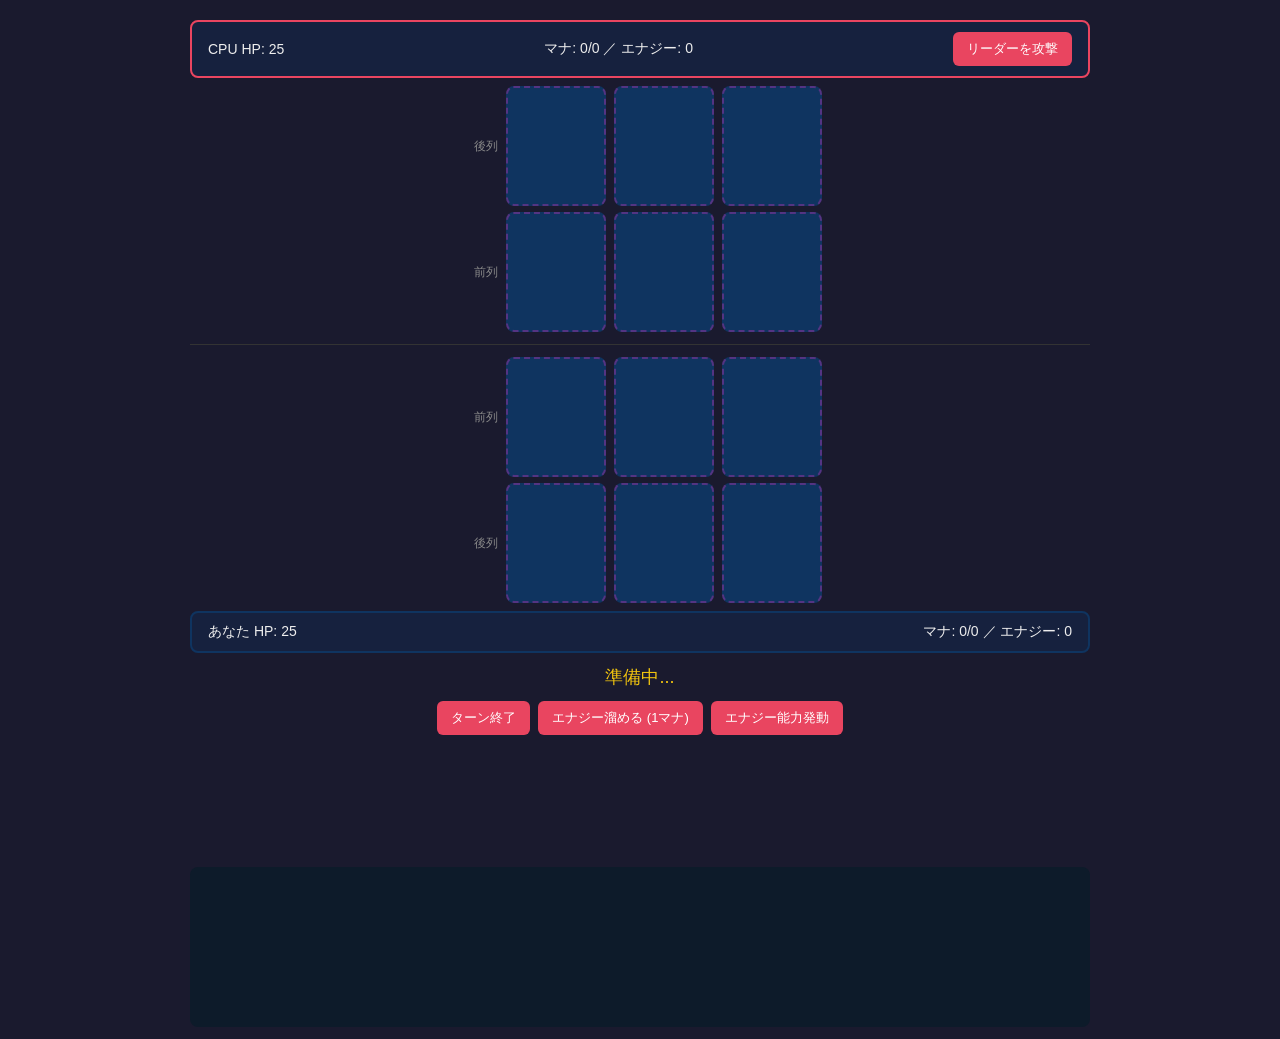
==== commit 14cfeacd: "Add files via upload" ====
--- a/index.html
+++ b/index.html
@@ -1,112 +1,71 @@
-<!doctype html>
+<!DOCTYPE html>
 <html lang="ja">
 <head>
-<meta charset="utf-8"><meta name="viewport" content="width=device-width,initial-scale=1">
-<title>芸人育成シミュレーション - 試作版</title>
-<style>
-:root{--bg:#10131b;--panel:#1a2030;--panel2:#222a3d;--text:#f2f4f8;--muted:#aab4c8;--line:#35405a;--accent:#ffc857;--green:#7ed6a5;--red:#ff8585;--blue:#8ec5ff}*{box-sizing:border-box}body{margin:0;background:linear-gradient(135deg,#111522,#171d2c);color:var(--text);font:15px/1.55 system-ui,-apple-system,"Segoe UI",sans-serif}button,input,select{font:inherit}button{border:1px solid var(--line);border-radius:10px;padding:10px 14px;background:#2b3550;color:var(--text);cursor:pointer}button:hover{filter:brightness(1.12)}button:disabled{opacity:.4;cursor:not-allowed}.primary{background:var(--accent);color:#241b08;border-color:var(--accent);font-weight:800}.danger{background:#552e3a}.wrap{max-width:1120px;margin:auto;padding:20px}.top{display:flex;justify-content:space-between;gap:12px;align-items:center;flex-wrap:wrap;margin-bottom:18px}.brand{font-weight:900;font-size:22px}.brand span{color:var(--accent)}.muted{color:var(--muted)}.grid{display:grid;grid-template-columns:repeat(12,1fr);gap:14px}.card{background:var(--panel);border:1px solid var(--line);border-radius:16px;padding:16px;min-width:0}.span12{grid-column:span 12}.span8{grid-column:span 8}.span7{grid-column:span 7}.span6{grid-column:span 6}.span5{grid-column:span 5}.span4{grid-column:span 4}h1,h2,h3,p{margin-top:0}h1{font-size:clamp(26px,4vw,40px);line-height:1.2}h2{font-size:20px;margin-bottom:10px}h3{font-size:16px;margin-bottom:8px}.hero{padding:clamp(22px,5vw,48px);background:radial-gradient(circle at 85% 10%,#4c3e61 0,transparent 35%),linear-gradient(135deg,#222a42,#181e2e);border-radius:22px;border:1px solid var(--line)}.hero p{max-width:680px;color:var(--muted)}.actions{display:flex;flex-wrap:wrap;gap:8px}.field{display:flex;flex-direction:column;gap:5px;margin:10px 0}.field input,.field select{border:1px solid var(--line);border-radius:9px;background:#111725;color:var(--text);padding:10px}.statgrid{display:grid;grid-template-columns:repeat(3,minmax(0,1fr));gap:8px}.stat{padding:10px;background:var(--panel2);border-radius:10px}.stat .name{color:var(--muted);font-size:12px}.stat .val{font-size:20px;font-weight:800}.rank{font-size:13px;color:var(--accent);font-weight:800}.bar{height:6px;border-radius:9px;background:#0e1320;overflow:hidden;margin-top:6px}.bar i{display:block;height:100%;background:linear-gradient(90deg,#69c7ff,#ffc857)}.candidate{border:1px solid var(--line);border-radius:12px;padding:12px;background:#171d2b}.candidate.selected{border-color:var(--accent)}.candidate h3{margin:0}.pill{display:inline-block;padding:2px 8px;border-radius:20px;font-size:12px;background:#34405c;color:#dce6ff;margin:2px}.pill.gold{background:#5b4821;color:#ffe39a}.pill.blue{background:#203e5e;color:#a9d7ff}.pill.red{background:#572e3c;color:#ffb0bd}.log{display:flex;flex-direction:column;gap:8px;max-height:330px;overflow:auto}.logitem{padding:9px 11px;border-radius:9px;background:#141a28;border-left:3px solid var(--line)}.logitem.event{border-color:var(--accent)}.logitem.good{border-color:var(--green)}.logitem.bad{border-color:var(--red)}.actionbtn{display:flex;flex-direction:column;text-align:left;min-height:96px;gap:4px}.actionbtn strong{font-size:15px}.actionbtn small{color:var(--muted);font-weight:400}.actionbtn .cost{margin-top:auto;font-size:12px;color:var(--accent)}.notice{padding:12px;border:1px solid #66552b;background:#30291b;border-radius:10px;color:#ffe5a2}.hidden{display:none!important}.weekline{display:flex;gap:6px;flex-wrap:wrap}.dot{width:12px;height:12px;border-radius:4px;background:#34405c}.dot.done{background:var(--green)}.dot.current{background:var(--accent)}.small{font-size:12px}.footer{padding:20px 0;text-align:center;color:var(--muted);font-size:12px}.two{display:grid;grid-template-columns:1fr 1fr;gap:10px}.empty{color:var(--muted);padding:14px;border:1px dashed var(--line);border-radius:10px}.modalback{position:fixed;inset:0;background:#050811c9;display:flex;align-items:center;justify-content:center;padding:16px;z-index:10}.modal{width:min(620px,100%);max-height:85vh;overflow:auto;background:var(--panel);border:1px solid var(--line);border-radius:18px;padding:20px;box-shadow:0 20px 80px #0008}.modal h2{color:var(--accent)}.modalfoot{display:flex;justify-content:flex-end;gap:8px;margin-top:18px}@media(max-width:760px){.span8,.span7,.span6,.span5,.span4{grid-column:span 12}.statgrid{grid-template-columns:repeat(2,minmax(0,1fr))}.wrap{padding:12px}.two{grid-template-columns:1fr}.top{align-items:flex-start}}
-</style>
+  <meta charset="UTF-8">
+  <meta name="viewport" content="width=device-width, initial-scale=1.0">
+  <title>デジタルカードゲーム Prototype</title>
+  <link rel="stylesheet" href="style.css">
 </head>
-<body><div class="wrap">
-<header class="top"><div class="brand">🎙️ 芸人育成 <span>SIM</span> <span class="muted" style="font-size:12px;font-weight:500">試作版 0.1</span></div><div class="actions" id="headerActions"></div></header>
-<main id="app"></main><div class="footer">試作版 / データはこのブラウザのローカルストレージに保存されます</div></div><div id="modalRoot"></div>
-<script>
-'use strict';
-const SAVE_KEY='comedian_training_sim_v01';
-const STAT_KEYS=['boke','tsukkomi','idea','sociability','motivation'];
-const STAT_NAMES={boke:'ボケ',tsukkomi:'ツッコミ',idea:'発想力',sociability:'社交性',motivation:'モチベ',popularity:'人気',relationship:'関係値',funny:'面白さ',explosion:'爆発力',fame:'知名度'};
-const RANKS=[['F',0],['E',15],['D',28],['C',42],['B',58],['A',75],['S',90]];
-const ABILITIES={
- idea1:{name:'発想○',type:'blue',scope:'personal',desc:'発想力の成長量 +15%。',growth:{idea:.15}},
- idea2:{name:'発想◎',type:'blue',scope:'personal',desc:'発想力の成長量 +30%。発想○から進化。',growth:{idea:.30},upgradeFrom:'idea1'},
- spirit:{name:'精神力',type:'blue',scope:'personal',desc:'モチベが下がりにくくなる。相方所持時は解散提案も起きにくい。',effects:{motivationLoss:.5,breakupRisk:.5}},
- gambler:{name:'ギャンブラー',type:'red',scope:'personal',desc:'週末イベントで所持金が増減することがある。'},
- smoker:{name:'喫煙者',type:'red',scope:'personal',desc:'社交性の成長量 +10%。健康リスクイベントが発生することがある。',growth:{sociability:.1}},
- champion:{name:'チャンピオン',type:'gold',scope:'personal',desc:'賞レース優勝者の証。人気とギャラにボーナス。',effects:{popularity:5,fee:1.25}},
- specialStudent:{name:'特待生',type:'gold',scope:'combo',desc:'養成所の卒業ライブ優勝で獲得。プロ編向けの特別な実績。'},
- mixedGender:{name:'男女コンビ',type:'gold',scope:'combo',desc:'性別の異なる2人で結成されたコンビ。将来のテレビオーディションで有利になる。'}
-};
-const CANDIDATES=[
- {id:'haru',surname:'春日',gender:'男性',role:'ツッコミ',stats:{boke:28,tsukkomi:65,idea:43,sociability:55,motivation:65},ability:'spirit',bio:'堅実なツッコミ。気持ちが折れにくい。'},
- {id:'natsu',surname:'夏目',gender:'女性',role:'ボケ',stats:{boke:67,tsukkomi:25,idea:72,sociability:48,motivation:60},ability:'idea1',bio:'発想力が高く、独特なネタを生みやすい。'},
- {id:'aki',surname:'秋山',gender:'男性',role:'ボケ',stats:{boke:58,tsukkomi:32,idea:49,sociability:76,motivation:58},ability:null,bio:'社交性が高く、人脈づくりが得意。'},
- {id:'fuyu',surname:'冬木',gender:'女性',role:'ツッコミ',stats:{boke:32,tsukkomi:72,idea:52,sociability:35,motivation:74},ability:'spirit',bio:'ツッコミが鋭い。努力家だが人付き合いは不器用。'},
- {id:'minato',surname:'湊',gender:'男性',role:'ボケ',stats:{boke:70,tsukkomi:24,idea:68,sociability:62,motivation:55},ability:'gambler',bio:'華があるが、金銭感覚に難あり。'},
- {id:'sakura',surname:'桜井',gender:'女性',role:'ツッコミ',stats:{boke:35,tsukkomi:67,idea:61,sociability:68,motivation:66},ability:'smoker',bio:'対応力が高く、場をまとめるのが得意。'},
- {id:'kuroda',surname:'黒田',gender:'男性',role:'ボケ',stats:{boke:63,tsukkomi:39,idea:58,sociability:40,motivation:70},ability:'idea1',bio:'寡黙な職人肌。ネタ作りに集中する。'}
-];
-const ACTIONS=[
- {id:'write',name:'ネタ作り',desc:'新しいネタを作る、または既存ネタを改良。',kind:'write'},
- {id:'rehearse',name:'ネタ合わせ',desc:'相方と練習。ネタと関係値を伸ばす。',kind:'rehearse'},
- {id:'parttime',name:'バイト',desc:'所持金を増やす。モチベが少し下がることも。',kind:'parttime'},
- {id:'rest',name:'休養',desc:'モチベを回復する。',kind:'rest'},
- {id:'class',name:'ネタ見せ授業',desc:'養成所限定。発想力や実演能力を鍛える。',kind:'class'}
-];
-let state=null, view='title', selectedAction=null, selectedCandidate=null;
-const $=s=>document.querySelector(s);const esc=s=>String(s??'').replace(/[&<>"']/g,c=>({'&':'&amp;','<':'&lt;','>':'&gt;','"':'&quot;',"'":'&#39;'}[c]));
-function rand(a,b){return Math.floor(Math.random()*(b-a+1))+a}function clamp(n,min=0,max=100){return Math.max(min,Math.min(max,n))}function rank(n){let r='F';for(const [x,v] of RANKS)if(n>=v)r=x;return r}function pct(n){return Math.round(n)+'%'}function money(n){return '¥'+Math.round(n).toLocaleString('ja-JP')}
-function clone(o){return JSON.parse(JSON.stringify(o))}
-function basePerson(surname,gender,role,stats,ability=null){return {surname,gender,role,stats:{...stats},abilities:ability?[ability]:[]}}
-function newGame(data){const loop=Number(data.loop||1);const bonus=Math.min(8,(loop-1)*2);const stats={boke:35+bonus,tsukkomi:35+bonus,idea:32+bonus,sociability:35+bonus,motivation:65};state={version:1,loop,year:0,month:4,week:1,turnInWeek:0,player:basePerson(data.surname,data.gender,data.role,stats),partner:null,combo:{popularity:5,relationship:50,abilities:[],joinedAt:null},money:5000,notebooks:[],nextNoteId:1,logs:[],flags:{partnerMeetPending:true,enteredEvents:[],scheduled:{},eventFlags:{},graduated:false},achievements:[],lastEvent:null,weekActionNames:[],weekEventCount:0,statsHistory:[],rivalStrength:40};log(`第${loop}周回目。${data.surname}（${data.gender}・${data.role}）は養成所生活を開始した。`);save();view='game';render();}
-function log(message,type=''){state.logs.unshift({message,type,at:`${state.month}月${state.week}週`});if(state.logs.length>100)state.logs.pop()}
-function save(){if(state){try{localStorage.setItem(SAVE_KEY,JSON.stringify(state))}catch(e){console.warn('save failed',e)}}}
-function load(){try{const s=JSON.parse(localStorage.getItem(SAVE_KEY));if(s&&s.version===1&&s.player){state=s;return true}}catch(e){}return false}
-function clearSave(){localStorage.removeItem(SAVE_KEY);state=null;view='title';render()}
-function hasAbility(person,id){return !!person?.abilities?.includes(id)}
-function addAbility(person,id){if(!person||!ABILITIES[id]||hasAbility(person,id))return false;const a=ABILITIES[id];if(a.upgradeFrom){person.abilities=person.abilities.filter(x=>x!==a.upgradeFrom)}person.abilities.push(id);log(`${person.surname||'コンビ'}が特殊能力「${a.name}」を獲得${a.upgradeFrom?'（上位能力へ進化）':''}。`,'good');return true}
-function loseAbility(person,id){if(!person||!hasAbility(person,id))return false;const a=ABILITIES[id];if(a.type==='gold')return false;person.abilities=person.abilities.filter(x=>x!==id);log(`特殊能力「${a.name}」を失った。`,'bad');return true}
-function grow(person,key,base){if(!person)return;let rate=1;for(const id of person.abilities||[]){const g=ABILITIES[id]?.growth?.[key];if(g)rate+=g}const amount=Math.max(0,Math.round(base*rate));person.stats[key]=clamp((person.stats[key]||0)+amount);return amount}
-function abilityPills(person){if(!person?.abilities?.length)return '<span class="muted small">なし</span>';return person.abilities.map(id=>{const a=ABILITIES[id];return a?`<span class="pill ${a.type}">${esc(a.name)}</span>`:''}).join('')}
-function statCard(key,val){return `<div class="stat"><div class="name">${STAT_NAMES[key]||key}</div><div class="val">${Math.round(val)} <span class="rank">${rank(val)}</span></div><div class="bar"><i style="width:${clamp(val)}%"></i></div></div>`}
-function personStats(p,keys=STAT_KEYS){return `<div class="statgrid">${keys.map(k=>statCard(k,p.stats[k]||0)).join('')}</div>`}
-function header(){const h=$('#headerActions');if(!h)return;if(view==='game'||view==='event'||view==='graduation'){h.innerHTML=`<button onclick="manualSave()">保存</button><button onclick="goTitle()">タイトルへ</button>`}else h.innerHTML=''}
-function render(){header();const app=$('#app');if(view==='title')app.innerHTML=titleHtml();else if(view==='setup')app.innerHTML=setupHtml();else if(view==='game')app.innerHTML=gameHtml();else if(view==='graduation')app.innerHTML=graduationHtml();else app.innerHTML=titleHtml()}
-function titleHtml(){const exists=!!localStorage.getItem(SAVE_KEY);return `<section class="hero"><div class="pill gold">養成所編 / 0年目</div><h1 style="margin-top:16px">舞台の先に、<br>売れる未来を。</h1><p>養成所生からスタートし、相方探し、ネタ作り、ライブを通じて成長する芸人育成シミュレーション。行動と選択で、自分だけの芸人人生を切り開こう。</p><div class="actions"><button class="primary" onclick="showSetup()">新しく始める</button><button onclick="continueGame()" ${exists?'':'disabled'}>続きから始める</button><button onclick="showOther()">その他</button></div></section><div class="grid" style="margin-top:14px"><section class="card span4"><h3>📅 48週の育成</h3><p class="muted">毎週3回の行動で能力を磨き、イベントを通じて活動を広げる。</p></section><section class="card span4"><h3>🧩 特殊能力</h3><p class="muted">金・青・赤の特能を獲得。上位能力への進化や喪失も。</p></section><section class="card span4"><h3>💾 ブラウザセーブ</h3><p class="muted">進行状況はこのブラウザに保存。試作版のためデータ消去には注意。</p></section></div>`}
-function showSetup(){view='setup';render()}function showOther(){openModal('その他','<p>試作版 0.1</p><p class="muted">現在は養成所編の基本サイクルを検証するためのバージョンです。プロ編、豊富なイベント、賞レースの複数ラウンドは今後の拡張項目です。</p><p>イベント型：告知・選択・解決・報酬</p><p>特殊能力型：分類・対象・説明・成長補正・効果・上位能力</p>',[{label:'閉じる',fn:'closeModal()'}])}
-function setupHtml(){return `<div class="grid"><section class="card span7"><h2>プレイヤー設定</h2><p class="muted">名前は苗字で表示されます。初期能力は基本固定で、周回数に応じて小さなボーナスが付きます。</p><form id="setupForm" onsubmit="startFromForm(event)"><label class="field">苗字<input name="surname" maxlength="10" required placeholder="例：山田" value=""></label><label class="field">性別<select name="gender"><option>男性</option><option>女性</option><option>その他</option></select></label><label class="field">役割<select name="role"><option>ボケ</option><option>ツッコミ</option></select></label><div class="actions"><button class="primary" type="submit">ゲーム開始</button><button type="button" onclick="view='title';render()">戻る</button></div></form></section><section class="card span5"><h2>今回の試作範囲</h2><ul class="muted"><li>養成所編：4月1週〜翌3月4週</li><li>毎週3回の行動</li><li>相方探しと候補選択</li><li>ネタ作成・改良</li><li>養成所バトルライブ</li><li>卒業ライブと特待生</li><li>特殊能力・セーブ</li></ul></section></div>`}
-function startFromForm(e){e.preventDefault();const f=new FormData(e.target);newGame({surname:String(f.get('surname')).trim()||'新人',gender:f.get('gender'),role:f.get('role'),loop:1})}
-function continueGame(){if(load()){view=state.flags.graduated?'graduation':'game';render()}else showSetup()}
-function manualSave(){save();toast('セーブしました。')}
-function goTitle(){save();view='title';render()}
-function gameHtml(){if(!state)return titleHtml();if(state.flags.graduated)return graduationHtml();const scheduled=state.flags.scheduled[weekKey()]||null;const remaining=3-state.turnInWeek;const p=state.player;const partner=state.partner;return `<div class="grid"><section class="card span8"><div class="top" style="margin-bottom:8px"><div><div class="muted small">養成所編 / 0年目</div><h2 style="margin:2px 0">${state.month}月 ${state.week}週目</h2></div><div style="text-align:right"><div class="pill gold">周回 ${state.loop}</div><div class="muted small">今週の行動：${state.turnInWeek}/3</div></div></div><div class="weekline" aria-label="週内行動進捗">${[0,1,2].map(i=>`<span class="dot ${i<state.turnInWeek?'done':i===state.turnInWeek?'current':''}"></span>`).join('')}</div>${scheduled?`<div class="notice" style="margin-top:12px"><strong>今週の固定予定：</strong>${esc(scheduled.name)}${scheduled.kind==='graduation'?'（必須参加）':''}<div class="small">${esc(scheduled.desc||'')}</div>${state.turnInWeek===2?`<button class="primary" style="margin-top:10px" onclick="takeScheduledAction()">固定予定を実行（3回目）</button>`:''}</div>`:''}<div class="grid" style="margin-top:14px"><section class="card span6"><h3>あなた：${esc(p.surname)}</h3><div class="muted small">${esc(p.gender)} / ${esc(p.role)}</div>${personStats(p)}<div style="margin-top:8px">${abilityPills(p)}</div></section><section class="card span6"><h3>相方</h3>${partner?`<div class="muted small">${esc(partner.surname)} / ${esc(partner.gender)} / ${esc(partner.role)}</div>${personStats(partner)}<div style="margin-top:8px">${abilityPills(partner)}</div>`:`<div class="empty">現在、相方はいません。相方探しイベントを待つか、ピン芸人として行動できます。</div>`}</section></div><div class="two" style="margin-top:12px"><div class="stat"><div class="name">コンビ人気</div><div class="val">${state.combo.popularity} <span class="rank">${rank(state.combo.popularity)}</span></div></div><div class="stat"><div class="name">関係値</div><div class="val">${partner?state.combo.relationship:'—'} ${partner?`<span class="rank">${rank(state.combo.relationship)}</span>`:''}</div></div></div><div class="stat" style="margin-top:8px"><div class="name">所持金</div><div class="val">${money(state.money)}</div></div><h2 style="margin-top:18px">今週の行動</h2><p class="muted small">行動を3回選ぶと週末イベントが発生します。固定予定がある週は予定が行動枠に入り、別の予定は重複しません。</p><div class="grid">${ACTIONS.map(a=>{let disabled=state.turnInWeek>=3||(a.id==='rehearse'&&!partner)||(a.id==='class'&&state.year!==0)||(scheduled&&state.turnInWeek===2);return `<div class="span6"><button class="actionbtn" style="width:100%" onclick="chooseAction('${a.id}')" ${disabled?'disabled':''}><strong>${a.name}</strong><small>${a.desc}</small><span class="cost">${a.id==='parttime'?'収入 +' :a.id==='rehearse'?'相方が必要':a.id==='class'?'養成所限定':'行動を1回消費'}</span></button></div>`}).join('')}</div>${state.turnInWeek>=3?`<div class="notice" style="margin-top:12px">今週の行動は終了しました。週末処理を進めてください。 <button class="primary" onclick="finishWeek()">週末イベントへ進む</button></div>`:''}</section><section class="card span4"><h2>ネタ帳 <span class="muted">${state.notebooks.length}/15</span></h2>${state.notebooks.length?`<div class="log">${state.notebooks.map(n=>`<div class="candidate"><strong>${esc(n.title)}</strong> <span class="pill">${esc(n.genre)}</span><div class="statgrid" style="margin-top:8px">${['funny','explosion','fame'].map(k=>`<div><div class="name muted small">${STAT_NAMES[k]}</div><b>${n[k]} <span class="rank">${rank(n[k])}</span></b></div>`).join('')}</div></div>`).join('')}</div>`:`<div class="empty">まだネタがありません。ネタ作りから始めましょう。</div>`}<h2 style="margin-top:18px">コンビ特能</h2>${state.combo.abilities.length?abilityPills({abilities:state.combo.abilities}):'<span class="muted small">なし</span>'}<h2 style="margin-top:18px">今週の記録</h2><div class="log">${state.logs.slice(0,8).map(l=>`<div class="logitem ${l.type}"><div class="small muted">${esc(l.at)}</div>${esc(l.message)}</div>`).join('')}</div></section></div>`}
-function weekKey(){return `${state.month}-${state.week}`}
-function chooseAction(id){if(!state||state.turnInWeek>=3)return;const a=ACTIONS.find(x=>x.id===id);if(!a)return;const scheduled=state.flags.scheduled[weekKey()];if(scheduled&&state.turnInWeek===2){toast('今週の3回目は固定予定です。');return}if(id==='rehearse'&&!state.partner){toast('相方がいないため選べません。');return}if(id==='class'&&state.year!==0){toast('この行動は養成所編限定です。');return}if(id==='write'){openWriteModal();return}if(id==='rehearse'){doAction(id);return}if(id==='parttime'){doAction(id);return}if(id==='rest'){doAction(id);return}if(id==='class'){doAction(id);return}}
-function doAction(id){const p=state.player;let msg='',type='';switch(id){case'write':createNote();return;case'rehearse':{const n=chooseBestNote();if(n){n.funny=clamp(n.funny+rand(2,5));n.explosion=clamp(n.explosion+rand(0,3));grow(state.partner,'motivation',-1);state.combo.relationship=clamp(state.combo.relationship+rand(2,5));grow(p,'motivation',-2);msg=`「${n.title}」をネタ合わせ。面白さが伸び、関係値が上がった。`}else{grow(p,'idea',2);state.combo.relationship=clamp(state.combo.relationship+1);msg='ネタ合わせの代わりに掛け合いの基礎練習。発想力が少し上がった。'}break}case'parttime':{const earned=rand(1800,3600);state.money+=earned;grow(p,'motivation',-rand(1,4));msg=`バイトをして ${money(earned)} を稼いだ。`;break}case'rest':{const gain=rand(12,22);p.stats.motivation=clamp(p.stats.motivation+gain);if(state.partner)state.partner.stats.motivation=clamp(state.partner.stats.motivation+rand(5,12));msg=`休養した。モチベが ${gain} 回復した。`;type='good';break}case'class':{const key=['idea',p.role==='ボケ'?'boke':'tsukkomi','sociability'][rand(0,2)];const gain=grow(p,key,rand(2,5));msg=`ネタ見せ授業に参加。${STAT_NAMES[key]}が${gain}上がった。`;break}}
-state.turnInWeek++;state.weekActionNames.push(aName(id));log(msg,type);if(state.turnInWeek===3){if(state.flags.scheduled[weekKey()]){const s=state.flags.scheduled[weekKey()];log(`固定予定「${s.name}」の開催準備が整った。`,'event')}}save();render()}
-function aName(id){return ACTIONS.find(a=>a.id===id)?.name||id}
-function openWriteModal(){let opts=state.notebooks.map(n=>`<option value="${n.id}">${esc(n.title)}（面白さ${n.funny}）</option>`).join('');openModal('ネタ作り',`<p class="muted">新しいネタを作るか、既存ネタを改良します。発想力や特能によって結果が変化します。</p><label class="field">作業内容<select id="writeMode" onchange="toggleWriteMode()"><option value="new" ${state.notebooks.length>=15?'disabled':''}>新しいネタを作る${state.notebooks.length>=15?'（上限）':''}</option><option value="improve" ${state.notebooks.length?'':'disabled'}>既存ネタを改良する</option></select></label><div id="newFields"><label class="field">ネタのタイトル<input id="noteTitle" maxlength="30" placeholder="例：初めてのアルバイト"></label><label class="field">ジャンル<select id="noteGenre"><option>漫才</option><option>コント</option><option>フリップ</option><option>即興</option></select></label></div><div id="improveFields" class="hidden"><label class="field">改良するネタ<select id="improveId">${opts}</select></label></div>`,[{label:'キャンセル',fn:'closeModal()'},{label:'決定',className:'primary',fn:'confirmWrite()'}]);}
-function toggleWriteMode(){const m=$('#writeMode')?.value;$('#newFields')?.classList.toggle('hidden',m!=='new');$('#improveFields')?.classList.toggle('hidden',m!=='improve')}
-function confirmWrite(){const mode=$('#writeMode')?.value;if(mode==='improve'){const id=Number($('#improveId')?.value);const n=state.notebooks.find(x=>x.id===id);if(!n){toast('改良するネタを選んでください。');return}const gain=grow(state.player,'idea',1);n.funny=clamp(n.funny+rand(2,5)+Math.floor((state.player.stats.idea||0)/35));n.explosion=clamp(n.explosion+rand(0,4));n.fame=clamp(n.fame+rand(0,2));log(`「${n.title}」を改良。面白さなどが上がった。`,'good')}else{if(state.notebooks.length>=15){toast('ネタは最大15本です。');return}const title=$('#noteTitle')?.value.trim()||`ネタ${state.nextNoteId}`;const genre=$('#noteGenre')?.value||'漫才';const idea=state.player.stats.idea;const success=rand(1,100)<=clamp(52+Math.floor(idea*.42)+(state.player.stats.motivation-50)*.25,10,95);let funny,explosion;if(success){funny=clamp(rand(20,38)+Math.floor(idea*.35)+Math.floor(state.player.stats.boke*.12));explosion=clamp(rand(12,42)+Math.floor(idea*.25));log(`新ネタ「${title}」が形になった。`,'good')}else{funny=clamp(rand(8,22)+Math.floor(idea*.2));explosion=clamp(rand(5,25));log(`新ネタ「${title}」はまだ粗削り。改良の余地がある。`,'bad')}state.notebooks.push({id:state.nextNoteId++,title,genre,funny,explosion,fame:0,uses:0,createdAt:`${state.month}月${state.week}週`})}closeModal();state.turnInWeek++;if(state.turnInWeek===3&&state.flags.scheduled[weekKey()])log(`固定予定「${state.flags.scheduled[weekKey()].name}」の開催準備が整った。`,'event');save();render()}
-function createNote(){openWriteModal()}
-function chooseBestNote(){return [...state.notebooks].sort((a,b)=>b.funny-a.funny)[0]||null}
-function takeScheduledAction(){const s=state.flags.scheduled[weekKey()];if(!s||state.turnInWeek!==2)return;state.turnInWeek++;state.weekActionNames.push(s.name);log(`行動3回目：固定予定「${s.name}」に参加する準備をした。`,'event');save();render()}
-function finishWeek(){if(state.turnInWeek<3)return;const key=weekKey();const scheduled=state.flags.scheduled[key];if(scheduled){resolveScheduled(scheduled);delete state.flags.scheduled[key]}else if(state.flags.partnerMeetPending){partnerMeeting();state.flags.partnerMeetPending=false}else{resolveRandomEvent()}state.turnInWeek=0;state.weekActionNames=[];advanceWeek();save();if(state.flags.graduated){view='graduation'}render()}
-function partnerMeeting(){const pool=CANDIDATES.filter(c=>!state.flags.seenCandidates?.includes(c.id));const unlocked=pool.length?pool:CANDIDATES;const picked=[];while(picked.length<4){const c=unlocked[rand(0,unlocked.length-1)];if(!picked.includes(c))picked.push(c)}state.flags.seenCandidates=[...(state.flags.seenCandidates||[]),...picked.map(c=>c.id)];openCandidateModal(picked);log('相方探しの会に参加。4人の候補者と出会った。','event')}
-function openCandidateModal(candidates){const cards=candidates.map(c=>`<div class="candidate"><h3>${esc(c.surname)} <span class="pill">${esc(c.gender)}</span></h3><div class="muted small">${esc(c.role)} / ${esc(c.bio)}</div><div class="statgrid" style="margin-top:8px">${['boke','tsukkomi','idea','sociability'].map(k=>`<div><div class="name">${STAT_NAMES[k]}</div><b>${c.stats[k]} <span class="rank">${rank(c.stats[k])}</span></b></div>`).join('')}</div><div style="margin:8px 0">${c.ability?`<span class="pill ${ABILITIES[c.ability].type}">${ABILITIES[c.ability].name}</span>`:'<span class="muted small">特殊能力なし</span>'}</div><button class="primary" onclick="selectPartner('${c.id}')">この人と組む</button></div>`).join('');openModal('相方探しの会',`<p>相方候補が4人います。誰とも組まずに進むこともできます。</p><div class="grid">${cards}</div>`,[{label:'今回は組まない',fn:'declinePartner()'}],true)}
-function selectPartner(id){const c=CANDIDATES.find(x=>x.id===id);if(!c)return;state.partner={...basePerson(c.surname,c.gender,c.role,clone(c.stats),c.ability),candidateId:c.id};state.combo.relationship=50;state.combo.joinedAt='0年目';if(state.player.gender!==state.partner.gender&&!state.combo.abilities.includes('mixedGender'))state.combo.abilities.push('mixedGender');log(`${c.surname}とコンビを結成した。`,'good');closeModal();save();render()}
-function declinePartner(){log('今回は相方を選ばず、ひとりで活動を続けることにした。');closeModal();save();render()}
-function resolveRandomEvent(){const events=[];if(!state.partner)events.push(()=>{log('授業で顔を合わせた同期と少し話した。相方候補との出会いにつながるかもしれない。','event');if(Math.random()<.45){state.flags.partnerMeetPending=true;log('次週以降に相方探しの機会が生まれそうだ。','event')}});events.push(()=>{const r=rand(1,5);if(r===1){grow(state.player,'idea',rand(1,3));log('講師からネタの着眼点を褒められた。発想力が伸びた。','good')}else if(r===2){state.player.stats.motivation=clamp(state.player.stats.motivation-rand(3,8));log('ネタがうまくまとまらず、少し落ち込んだ。','bad')}else if(r===3){state.money+=1000;log('同期の手伝いをしてお礼をもらった。所持金 +¥1,000。','good')}else if(r===4&&state.notebooks.length){const n=chooseBestNote();n.fame=clamp(n.fame+rand(1,4));log(`「${n.title}」の評判が少し広まった。知名度が上がった。`,'good')}else{if(state.partner)state.combo.relationship=clamp(state.combo.relationship+rand(1,4));log('同期のネタを見て刺激を受けた。','event')}});if(state.partner&&state.combo.relationship<25)events.push(()=>{if(Math.random()<.25){log('ネタの方向性をめぐって相方と意見がぶつかった。','bad');if(!hasAbility(state.player,'spirit')&&!hasAbility(state.partner,'spirit'))state.combo.relationship=clamp(state.combo.relationship-rand(3,7))}else log('相方と話し合い、少し理解が深まった。','good')});if(state.player.abilities.includes('gambler'))events.push(()=>{const n=Math.random()<.5?rand(1000,5000):-rand(800,4000);state.money=Math.max(0,state.money+n);log(`ギャンブラーのイベント：所持金が${n>=0?'増えた':'減った'}（${n>=0?'+':''}${money(n)}）。`,n>=0?'good':'bad')});events[rand(0,events.length-1)]()}
-function scheduleNextLive(month){const target=`${month}-4`;if(state.flags.scheduled[target])return;state.flags.scheduled[target]={kind:'battle',name:`${month}月 養成所バトルライブ`,desc:'任意参加。出場する場合は3回目の行動枠が固定されます。',required:false};log(`${month}月のバトルライブが告知された。参加するか選べる。`,'event');openModal('バトルライブの告知',`<p>${month}月4週目に養成所バトルライブが開催されます。エントリーすると開催週の3回目の行動がライブに固定されます。</p>`,[{label:'今回は出ない',fn:'skipLive('+month+')'},{label:'エントリーする',className:'primary',fn:'enterLive('+month+')'}],true)}
-function skipLive(month){log(`${month}月のバトルライブにはエントリーしなかった。`);closeModal();save();render()}
-function enterLive(month){const target=`${month}-4`;state.flags.scheduled[target]={kind:'battle',name:`${month}月 養成所バトルライブ`,desc:'エントリー済み。3回目の行動枠を使用。',required:true};state.flags.enteredEvents.push(target);log(`${month}月のバトルライブにエントリーした。`,'good');closeModal();save();render()}
-function resolveScheduled(s){if(s.kind==='graduation'){runShow('卒業ライブ',true);return}if(s.kind==='battle'){runShow(s.name,false);return}}
-function runShow(name,graduation){if(!state.partner){log(`${name}：相方がいないため出場できなかった。`,'bad');return}if(!state.notebooks.length){log(`${name}：披露できるネタがなく、出場できなかった。`,'bad');return}const note=chooseBestNote();const personal=(state.player.stats.boke+state.player.stats.tsukkomi+state.partner.stats.boke+state.partner.stats.tsukkomi)/4;const combo=state.combo.relationship*.12+state.combo.popularity*.08;const famePenalty=note.fame>70?(note.fame-70)*.08:0;const score=note.funny*.52+note.explosion*.22+personal*.25+combo-famePenalty+rand(-12,12);const rival=state.rivalStrength+rand(-12,15);note.uses++;note.fame=clamp(note.fame+rand(2,5));state.combo.popularity=clamp(state.combo.popularity+(score>rival?rand(3,7):rand(0,3)));if(score>rival){state.money+=graduation?5000:1000;log(`${name}：ネタ「${note.title}」で好評価！ 勝利（評価 ${Math.round(score)} / 相手 ${Math.round(rival)}）。人気が上がった。`,'good');if(graduation){if(!state.combo.abilities.includes('specialStudent'))state.combo.abilities.push('specialStudent');state.achievements.push('卒業ライブ優勝');}}else{log(`${name}：ネタ「${note.title}」を披露したが、惜しくも敗退（評価 ${Math.round(score)} / 相手 ${Math.round(rival)}）。`,'bad');if(graduation)log('卒業ライブは悔しい結果となったが、養成所生活はここで一区切り。','event')}if(graduation){state.flags.graduated=true;state.flags.graduationResult=score>rival?'優勝':'敗退';}}
-function advanceWeek(){if(state.flags.graduated)return;state.week++;if(state.week>4){state.week=1;state.month++;if(state.month>12)state.month=1}if(state.month===4&&state.week===1&&state.year===0&&!state.flags.partnerMeetDone){state.flags.partnerMeetPending=true;state.flags.partnerMeetDone=true}if(state.week===4&&[5,7,9,11,1].includes(state.month)){const next=state.month===1?2:state.month+1; // notice is issued by weekend event below
-}if(state.month===3&&state.week===3&&!state.flags.scheduled['3-4']){state.flags.scheduled['3-4']={kind:'graduation',name:'卒業ライブ',desc:'養成所編の最終イベント。必ず参加します。',required:true};log('来週は卒業ライブ。必ず参加することになった。','event')}if(state.month===3&&state.week===4&&!state.flags.scheduled['3-4']&&!state.flags.graduated){state.flags.scheduled['3-4']={kind:'graduation',name:'卒業ライブ',desc:'養成所編の最終イベント。必ず参加します。',required:true}}if(state.month===3&&state.week===4&&!state.flags.graduated&&state.turnInWeek===0){/* graduation schedule stays for the week */}if(state.month===5&&state.week===1)state.flags.liveNoticeMonth=6;if(state.week===4&&[5,7,9,11,1].includes(state.month)){const next=state.month===1?2:state.month+1;state.flags.pendingLiveNotice=next} }
-function afterWeekAdvance(){if(state.flags.pendingLiveNotice){const m=state.flags.pendingLiveNotice;delete state.flags.pendingLiveNotice;scheduleNextLive(m)}}
-const oldFinishWeek=finishWeek;finishWeek=function(){if(state.turnInWeek<3)return;const key=weekKey();const scheduled=state.flags.scheduled[key];if(scheduled){resolveScheduled(scheduled);delete state.flags.scheduled[key]}else if(state.flags.partnerMeetPending){partnerMeeting();state.flags.partnerMeetPending=false;state.flags.partnerMeetDone=true}else{resolveRandomEvent()}state.turnInWeek=0;state.weekActionNames=[];advanceWeek();save();if(state.flags.graduated){view='graduation';render();return}render();if(state.week===1&&[6,8,10,12,2].includes(state.month)){const prev=state.month===2?1:state.month-1; scheduleNextLive(state.month)} }
-function graduationHtml(){if(!state)return titleHtml();const result=state.flags.graduationResult||'終了';return `<section class="hero"><div class="pill gold">養成所編 完了</div><h1 style="margin-top:16px">卒業ライブ、終演。</h1><p>0年目の養成所生活が終了しました。今回の結果は「${esc(result)}」。この試作版ではここで一区切りとなります。</p><div class="actions"><button class="primary" onclick="nextLoop()">次の周回へ</button><button onclick="exportSave()">セーブデータを書き出す</button><button onclick="view='game';render()">最終ステータスを見る</button></div></section><div class="grid" style="margin-top:14px"><section class="card span6"><h2>最終ステータス</h2>${personStats(state.player)}<div style="margin-top:8px">${abilityPills(state.player)}</div></section><section class="card span6"><h2>実績</h2>${state.achievements.length?state.achievements.map(a=>`<span class="pill gold">${esc(a)}</span>`).join(''):'<p class="muted">獲得実績はありません。</p>'}<h3 style="margin-top:18px">コンビ特能</h3>${state.combo.abilities.length?state.combo.abilities.map(a=>ABILITIES[a]?`<span class="pill ${ABILITIES[a].type}">${esc(ABILITIES[a].name)}</span>`:`<span class="pill gold">${esc(a)}</span>`).join(''):'<span class="muted">なし</span>'}</section></div>`}
-function nextLoop(){const loop=state.loop+1;openModal('次の周回',`<p>${loop}周目を開始します。初期能力に小さなボーナスが付きます。</p><p class="muted">現在の周回データは上書きされます。実績や候補解放は試作版では一部のみ保持します。</p>`,[{label:'キャンセル',fn:'closeModal()'},{label:'新しい周回を始める',className:'primary',fn:'startNextLoop('+loop+')'}])}
-function startNextLoop(loop){const surname=state.player.surname,gender=state.player.gender,role=state.player.role;newGame({surname,gender,role,loop});closeModal()}
-function exportSave(){const blob=new Blob([JSON.stringify(state,null,2)],{type:'application/json'});const url=URL.createObjectURL(blob);const a=document.createElement('a');a.href=url;a.download='comedian-sim-save.json';a.click();URL.revokeObjectURL(url)}
-function openModal(title,body,buttons=[],large=false){$('#modalRoot').innerHTML=`<div class="modalback" role="dialog" aria-modal="true"><div class="modal"><h2>${title}</h2><div>${body}</div><div class="modalfoot">${buttons.map(b=>`<button class="${b.className||''}" onclick="${b.fn}">${b.label}</button>`).join('')}</div></div></div>`}
-function closeModal(){$('#modalRoot').innerHTML=''}function toast(msg){const old=$('#toast');if(old)old.remove();const d=document.createElement('div');d.id='toast';d.textContent=msg;d.style.cssText='position:fixed;bottom:20px;left:50%;transform:translateX(-50%);background:#ffc857;color:#241b08;padding:10px 16px;border-radius:10px;font-weight:700;z-index:30;box-shadow:0 8px 30px #0008';document.body.appendChild(d);setTimeout(()=>d.remove(),2200)}
-// Generic event/ability scaffolding: add definitions to EVENTS and route through processEvent when expanding the prototype.
-const EVENTS=[
- {id:'partner_meeting',type:'choice',trigger:{month:4,week:1,once:true},title:'相方探しの会',description:'相方候補4人から選ぶ。選ばない選択も可能。'},
- {id:'live_notice',type:'scheduled_choice',trigger:{months:[5,7,9,11,1],week:4},title:'バトルライブ告知',description:'翌月4週目の参加予定を選択する。'},
- {id:'graduation_live',type:'scheduled_mandatory',trigger:{month:3,week:4},title:'卒業ライブ',description:'養成所編の最終ライブ。優勝でコンビ特能「特待生」。'}
-];
-function init(){if(load()){view=state.flags.graduated?'graduation':'game'}else view='title';render()}
-init();
-</script></body></html>
+<body>
+  <div id="game">
+    <!-- CPU側 -->
+    <div class="leader cpu-leader">
+      <div>CPU HP: <span id="cpu-hp">25</span></div>
+      <div>マナ: <span id="cpu-mana">0/0</span> ／ エナジー: <span id="cpu-energy">0</span></div>
+      <button onclick="attackLeader()">リーダーを攻撃</button>
+    </div>
+
+    <div class="field-row">
+      <div class="field-label">後列</div>
+      <div id="cpu-slot-3" class="slot"></div>
+      <div id="cpu-slot-4" class="slot"></div>
+      <div id="cpu-slot-5" class="slot"></div>
+    </div>
+    <div class="field-row">
+      <div class="field-label">前列</div>
+      <div id="cpu-slot-0" class="slot"></div>
+      <div id="cpu-slot-1" class="slot"></div>
+      <div id="cpu-slot-2" class="slot"></div>
+    </div>
+
+    <hr>
+
+    <!-- プレイヤー側 -->
+    <div class="field-row">
+      <div class="field-label">前列</div>
+      <div id="player-slot-0" class="slot"></div>
+      <div id="player-slot-1" class="slot"></div>
+      <div id="player-slot-2" class="slot"></div>
+    </div>
+    <div class="field-row">
+      <div class="field-label">後列</div>
+      <div id="player-slot-3" class="slot"></div>
+      <div id="player-slot-4" class="slot"></div>
+      <div id="player-slot-5" class="slot"></div>
+    </div>
+
+    <div class="leader player-leader">
+      <div>あなた HP: <span id="player-hp">25</span></div>
+      <div>マナ: <span id="player-mana">0/0</span> ／ エナジー: <span id="player-energy">0</span></div>
+    </div>
+
+    <div id="turn-info">準備中...</div>
+
+    <div class="controls">
+      <button id="btn-end-turn" onclick="endTurn()">ターン終了</button>
+      <button id="btn-energy" onclick="chargeEnergy()">エナジー溜める (1マナ)</button>
+      <button id="btn-energy-ability" onclick="useEnergyAbility()">エナジー能力発動</button>
+    </div>
+
+    <div id="player-hand" class="hand"></div>
+
+    <div id="log" class="log"></div>
+  </div>
+
+  <script src="data/cards.js"></script>
+  <script src="js/player.js"></script>
+  <script src="js/game.js"></script>
+  <script src="js/ui.js"></script>
+  <script src="js/main.js"></script>
+</body>
+</html>
--- a/style.css
+++ b/style.css
@@ -0,0 +1,199 @@
+* {
+  box-sizing: border-box;
+  margin: 0;
+  padding: 0;
+}
+
+body {
+  font-family: "Segoe UI", "Hiragino Sans", sans-serif;
+  background: #1a1a2e;
+  color: #eee;
+  min-height: 100vh;
+  padding: 12px;
+}
+
+#game {
+  max-width: 900px;
+  margin: 0 auto;
+}
+
+.leader {
+  display: flex;
+  justify-content: space-between;
+  align-items: center;
+  background: #16213e;
+  padding: 10px 16px;
+  border-radius: 8px;
+  margin: 8px 0;
+  font-size: 14px;
+}
+
+.cpu-leader {
+  border: 2px solid #e94560;
+}
+
+.player-leader {
+  border: 2px solid #0f3460;
+}
+
+.field-row {
+  display: flex;
+  gap: 8px;
+  justify-content: center;
+  align-items: center;
+  margin: 6px 0;
+}
+
+.field-label {
+  width: 40px;
+  font-size: 12px;
+  color: #888;
+  text-align: right;
+}
+
+.slot {
+  width: 100px;
+  height: 120px;
+  background: #0f3460;
+  border: 2px dashed #533483;
+  border-radius: 8px;
+  display: flex;
+  flex-direction: column;
+  justify-content: center;
+  align-items: center;
+  cursor: pointer;
+  position: relative;
+  transition: 0.15s;
+}
+
+.slot:hover {
+  border-color: #e94560;
+}
+
+.slot.has-card {
+  background: #1f4068;
+  border-style: solid;
+  border-color: #4a90d9;
+}
+
+.slot.acted {
+  opacity: 0.55;
+}
+
+.slot.guard {
+  box-shadow: 0 0 0 3px #f1c40f;
+}
+
+.card-name {
+  font-size: 12px;
+  font-weight: bold;
+  text-align: center;
+  padding: 0 4px;
+  word-break: break-all;
+}
+
+.card-stats {
+  font-size: 16px;
+  margin-top: 6px;
+  color: #f1c40f;
+}
+
+.card-cost {
+  position: absolute;
+  top: 4px;
+  left: 6px;
+  background: #e94560;
+  width: 22px;
+  height: 22px;
+  border-radius: 50%;
+  display: flex;
+  align-items: center;
+  justify-content: center;
+  font-size: 12px;
+  font-weight: bold;
+}
+
+#turn-info {
+  text-align: center;
+  font-size: 18px;
+  margin: 12px 0;
+  color: #f1c40f;
+}
+
+.controls {
+  display: flex;
+  gap: 8px;
+  justify-content: center;
+  margin: 10px 0;
+  flex-wrap: wrap;
+}
+
+button {
+  background: #e94560;
+  color: white;
+  border: none;
+  padding: 8px 14px;
+  border-radius: 6px;
+  cursor: pointer;
+  font-size: 13px;
+}
+
+button:disabled {
+  background: #555;
+  cursor: not-allowed;
+}
+
+button:hover:not(:disabled) {
+  background: #ff6b81;
+}
+
+.hand {
+  display: flex;
+  gap: 8px;
+  overflow-x: auto;
+  padding: 12px 0;
+  min-height: 110px;
+}
+
+.hand-card {
+  min-width: 90px;
+  height: 100px;
+  background: #16213e;
+  border: 2px solid #4a90d9;
+  border-radius: 8px;
+  padding: 6px;
+  cursor: pointer;
+  position: relative;
+  flex-shrink: 0;
+  transition: 0.15s;
+}
+
+.hand-card:hover,
+.hand-card.selected {
+  border-color: #f1c40f;
+  transform: translateY(-6px);
+}
+
+.hand-card .card-type {
+  font-size: 10px;
+  color: #aaa;
+  margin-top: 4px;
+}
+
+.log {
+  background: #0d1b2a;
+  border-radius: 8px;
+  padding: 10px;
+  height: 160px;
+  overflow-y: auto;
+  font-size: 12px;
+  line-height: 1.5;
+  margin-top: 12px;
+  color: #ccc;
+}
+
+hr {
+  border: none;
+  border-top: 1px solid #333;
+  margin: 12px 0;
+}
